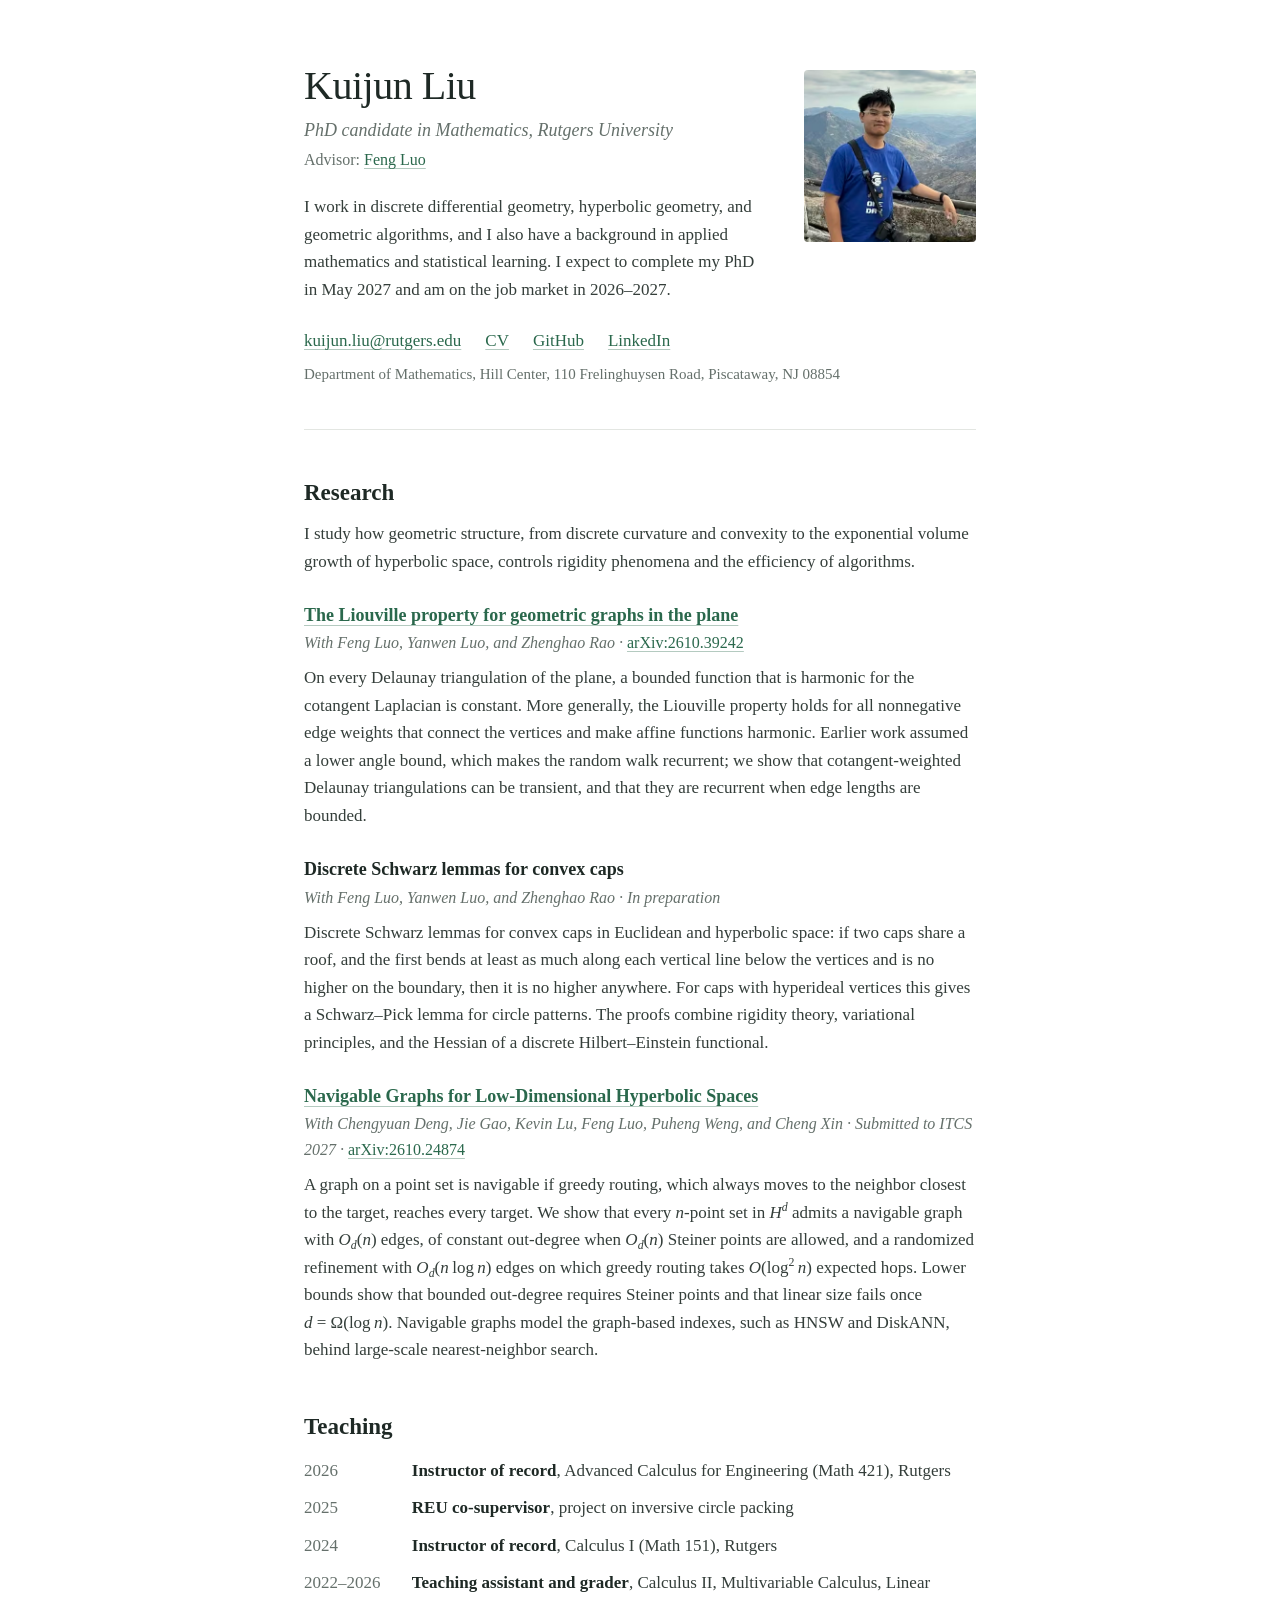
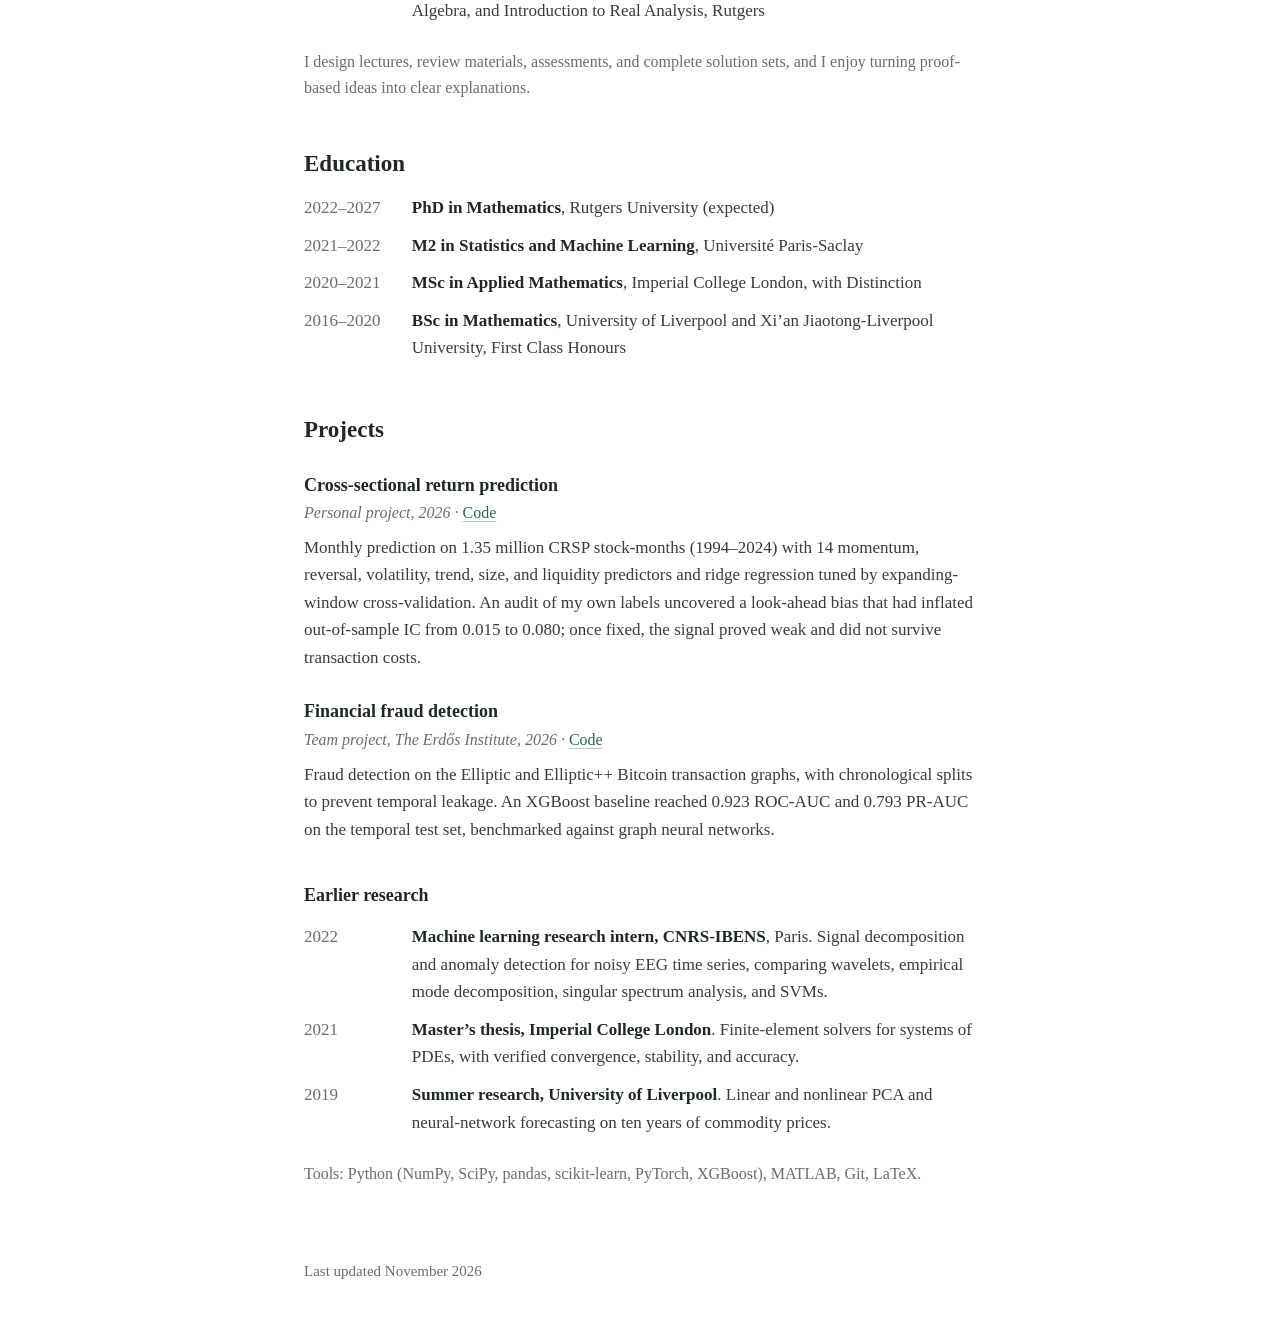
==== index.html @ 58a4765a "Add files via upload" ====
<!doctype html>
<!-- Single-file page: styles and portrait are embedded. Upload this file as index.html to the repository root. -->
<html lang="en">
<head>
  <meta charset="utf-8">
  <meta name="viewport" content="width=device-width, initial-scale=1">
  <title>Kuijun Liu | Mathematics, Rutgers University</title>
  <meta name="description" content="Kuijun Liu is a PhD candidate in mathematics at Rutgers University working in discrete differential geometry, hyperbolic geometry, and geometric algorithms.">
  <meta name="theme-color" content="#ffffff">
  <link rel="canonical" href="https://kuijunliu.github.io/">
  <link rel="icon" href="[data-uri]" type="image/svg+xml">
  <meta property="og:type" content="profile">
  <meta property="og:title" content="Kuijun Liu | Mathematics, Rutgers University">
  <meta property="og:description" content="PhD candidate in mathematics at Rutgers University: discrete differential geometry, hyperbolic geometry, and geometric algorithms.">
  <meta property="og:url" content="https://kuijunliu.github.io/">
  <meta name="twitter:card" content="summary">
  <script type="application/ld+json">{"@context":"https://schema.org","@type":"Person","name":"Kuijun Liu","url":"https://kuijunliu.github.io/","jobTitle":"PhD candidate in Mathematics","affiliation":{"@type":"CollegeOrUniversity","name":"Rutgers University"},"alumniOf":[{"@type":"CollegeOrUniversity","name":"Université Paris-Saclay"},{"@type":"CollegeOrUniversity","name":"Imperial College London"},{"@type":"CollegeOrUniversity","name":"University of Liverpool"},{"@type":"CollegeOrUniversity","name":"Xi’an Jiaotong-Liverpool University"}],"knowsAbout":["Discrete differential geometry","Hyperbolic geometry","Geometric algorithms","Nearest-neighbor search","Variational methods","Statistical learning"],"email":"mailto:kuijun.liu@rutgers.edu","sameAs":["https://github.com/KuijunLiu","https://www.linkedin.com/in/kuijun-liu-79505b190/"]}</script>
  <style>
/* One column, one typeface, one accent color. System fonts only: no external requests. */
:root{--paper:#fff;--ink:#1e2925;--text:#343e3a;--muted:#65706b;--accent:#2a684c;--line:#e3e6e2;--serif:"Iowan Old Style","Palatino Linotype",Palatino,"TeX Gyre Pagella","URW Palladio L",P052,"Book Antiqua",Georgia,serif}
*{box-sizing:border-box}
html{-webkit-text-size-adjust:100%}
body{margin:0;background:var(--paper);color:var(--text);font-family:var(--serif);font-size:17px;line-height:1.62;font-kerning:normal;font-variant-numeric:lining-nums;-webkit-font-smoothing:antialiased}
h1,h2,h3,p,ul{margin:0}
ul{padding:0;list-style:none}
img{display:block;max-width:100%}
a{color:var(--accent);text-decoration:underline;text-decoration-thickness:1px;text-underline-offset:.2em;text-decoration-color:rgba(42,104,76,.35)}
a:hover{text-decoration-color:currentColor}
a:focus-visible{outline:2px solid var(--accent);outline-offset:3px;border-radius:2px}
strong{font-weight:600;color:var(--ink)}
.wrap{max-width:720px;margin:0 auto;padding-inline:24px}

/* Header */
.intro{display:grid;grid-template-columns:minmax(0,1fr) 172px;column-gap:44px;align-items:start;padding-block:64px 44px;border-bottom:1px solid var(--line)}
h1{font-size:40px;line-height:1.1;font-weight:400;letter-spacing:-.012em;color:var(--ink)}
.role{margin-top:8px;font-size:18px;font-style:italic;color:var(--muted)}
.advisor{margin-top:2px;font-size:16px;color:var(--muted)}
.bio{margin-top:20px}
.contact{grid-column:1/-1;margin-top:24px}
.links{display:flex;flex-wrap:wrap;gap:4px 24px}
.address{margin-top:8px;font-size:15px;line-height:1.5;color:var(--muted)}
.photo{width:172px;height:172px;object-fit:cover;border-radius:4px;margin-top:6px}

/* Sections */
section{padding-top:48px}
h2{font-size:23px;line-height:1.3;font-weight:600;color:var(--ink)}
.lede{margin-top:12px}
.entry{margin-top:28px}
.entry h3{font-size:18px;line-height:1.4;font-weight:600;color:var(--ink)}
.meta{margin-top:2px;font-size:16px;font-style:italic;color:var(--muted)}
.meta a{font-style:normal}
.summary{margin-top:8px}
.subhead{margin-top:40px;font-size:18px;line-height:1.4;font-weight:600;color:var(--ink)}
.dated{margin-top:10px}
.dated li{display:grid;grid-template-columns:5.4em minmax(0,1fr);column-gap:16px;padding-block:5px}
.date{color:var(--muted);white-space:nowrap}
.note{margin-top:20px;font-size:16px;color:var(--muted)}
.math,.nowrap{white-space:nowrap}
sup,sub{font-size:.7em;line-height:0}
footer{padding-block:72px 44px;font-size:15px;color:var(--muted)}

@media(max-width:640px){
  body{font-size:16.5px}
  .intro{grid-template-columns:minmax(0,1fr);padding-block:36px 36px}
  .photo{order:-1;width:112px;height:112px;margin:0 0 22px}
  h1{font-size:34px}
  .role{font-size:17px}
  .dated li{display:block;padding-block:7px}
  .date{display:block;font-size:15px;line-height:1.5}
}
@media print{
  body{font-size:10.5pt;color:#000}
  .wrap{max-width:none;padding:0}
  .intro{padding-block:0 18px}
  section{padding-top:16px}
  .photo{width:120px;height:120px}
  .entry{margin-top:12px}
  .subhead{margin-top:18px}
  .dated li{padding-block:2px}
  a{color:inherit;text-decoration:none}
  h2,h3,.meta{break-after:avoid}
  .entry,.dated li{break-inside:avoid}
  footer{padding-block:14px 0}
}
  </style>
</head>
<body>
  <div class="wrap">
    <header class="intro">
      <div>
        <h1>Kuijun Liu</h1>
        <p class="role">PhD candidate in Mathematics, Rutgers University</p>
        <p class="advisor">Advisor: <a href="https://sites.math.rutgers.edu/~fluo/">Feng Luo</a></p>
        <p class="bio">I work in discrete differential geometry, hyperbolic geometry, and geometric algorithms, and I also have a background in applied mathematics and statistical learning. I expect to complete my PhD in May 2027 and am on the job market in 2026&#8211;2027.</p>
      </div>
      <img class="photo" src="[data-uri]" width="360" height="360" alt="Kuijun Liu" decoding="async">
      <div class="contact">
        <ul class="links">
          <li><a href="mailto:kuijun.liu@rutgers.edu">kuijun.liu@rutgers.edu</a></li>
          <li><a href="cv.pdf">CV</a></li>
          <li><a href="https://github.com/KuijunLiu">GitHub</a></li>
          <li><a href="https://www.linkedin.com/in/kuijun-liu-79505b190/">LinkedIn</a></li>
        </ul>
        <p class="address">Department of Mathematics, Hill Center, 110 Frelinghuysen Road, Piscataway, NJ 08854</p>
      </div>
    </header>

    <main>
    <section id="research" aria-labelledby="research-heading">
      <h2 id="research-heading">Research</h2>
      <p class="lede">I study how geometric structure, from discrete curvature and convexity to the exponential volume growth of hyperbolic space, controls rigidity phenomena and the efficiency of algorithms.</p>
      <article class="entry">
        <h3><a href="https://arxiv.org/abs/2610.39242">The Liouville property for geometric graphs in the plane</a></h3>
        <p class="meta">With Feng Luo, Yanwen Luo, and Zhenghao Rao · <a href="https://arxiv.org/abs/2610.39242">arXiv:2610.39242</a></p>
        <p class="summary">On every Delaunay triangulation of the plane, a bounded function that is harmonic for the cotangent Laplacian is constant. More generally, the Liouville property holds for all nonnegative edge weights that connect the vertices and make affine functions harmonic. Earlier work assumed a lower angle bound, which makes the random walk recurrent; we show that cotangent-weighted Delaunay triangulations can be transient, and that they are recurrent when edge lengths are bounded.</p>
      </article>
      <article class="entry">
        <h3>Discrete Schwarz lemmas for convex caps</h3>
        <p class="meta">With Feng Luo, Yanwen Luo, and Zhenghao Rao · In preparation</p>
        <p class="summary">Discrete Schwarz lemmas for convex caps in Euclidean and hyperbolic space: if two caps share a roof, and the first bends at least as much along each vertical line below the vertices and is no higher on the boundary, then it is no higher anywhere. For caps with hyperideal vertices this gives a Schwarz&#8211;Pick lemma for circle patterns. The proofs combine rigidity theory, variational principles, and the Hessian of a discrete Hilbert&#8211;Einstein functional.</p>
      </article>
      <article class="entry">
        <h3><a href="https://arxiv.org/abs/2610.24874">Navigable Graphs for Low-Dimensional Hyperbolic Spaces</a></h3>
        <p class="meta">With Chengyuan Deng, Jie Gao, Kevin Lu, Feng Luo, Puheng Weng, and Cheng Xin · Submitted to ITCS 2027 · <a href="https://arxiv.org/abs/2610.24874">arXiv:2610.24874</a></p>
        <p class="summary">A graph on a point set is navigable if greedy routing, which always moves to the neighbor closest to the target, reaches every target. We show that every <span class="math"><i>n</i></span>-point set in <span class="math"><i>H</i><sup><i>d</i></sup></span> admits a navigable graph with <span class="math"><i>O<sub>d</sub></i>(<i>n</i>)</span> edges, of constant out-degree when <span class="math"><i>O<sub>d</sub></i>(<i>n</i>)</span> Steiner points are allowed, and a randomized refinement with <span class="math"><i>O<sub>d</sub></i>(<i>n</i>&#8201;log&#8201;<i>n</i>)</span> edges on which greedy routing takes <span class="math"><i>O</i>(log<sup>2</sup>&#8201;<i>n</i>)</span> expected hops. Lower bounds show that bounded out-degree requires Steiner points and that linear size fails once <span class="math"><i>d</i> = &#937;(log&#8201;<i>n</i>)</span>. Navigable graphs model the graph-based indexes, such as HNSW and DiskANN, behind large-scale nearest-neighbor search.</p>
      </article>
    </section>

    <section id="teaching" aria-labelledby="teaching-heading">
      <h2 id="teaching-heading">Teaching</h2>
      <ul class="dated">
        <li><span class="date">2026</span><span><strong>Instructor of record</strong>, Advanced Calculus for Engineering (Math 421), Rutgers</span></li>
        <li><span class="date">2025</span><span><strong>REU co-supervisor</strong>, project on inversive circle packing</span></li>
        <li><span class="date">2024</span><span><strong>Instructor of record</strong>, Calculus I (Math 151), Rutgers</span></li>
        <li><span class="date">2022–2026</span><span><strong>Teaching assistant and grader</strong>, Calculus II, Multivariable Calculus, Linear Algebra, and Introduction to Real Analysis, Rutgers</span></li>
      </ul>
      <p class="note">I design lectures, review materials, assessments, and complete solution sets, and I enjoy turning proof-based ideas into clear explanations.</p>
    </section>

    <section id="education" aria-labelledby="education-heading">
      <h2 id="education-heading">Education</h2>
      <ul class="dated">
        <li><span class="date">2022–2027</span><span><strong>PhD in Mathematics</strong>, Rutgers University (expected)</span></li>
        <li><span class="date">2021–2022</span><span><strong>M2 in Statistics and Machine Learning</strong>, Université Paris-Saclay</span></li>
        <li><span class="date">2020–2021</span><span><strong>MSc in Applied Mathematics</strong>, Imperial College London, with Distinction</span></li>
        <li><span class="date">2016–2020</span><span><strong>BSc in Mathematics</strong>, University of Liverpool and Xi’an Jiaotong-Liverpool University, First Class Honours</span></li>
      </ul>
    </section>

    <section id="projects" aria-labelledby="projects-heading">
      <h2 id="projects-heading">Projects</h2>
      <article class="entry">
        <h3>Cross-sectional return prediction</h3>
        <p class="meta">Personal project, 2026 · <a href="https://github.com/KuijunLiu/Quant_trading_model">Code</a></p>
        <p class="summary">Monthly prediction on 1.35 million CRSP stock-months (1994–2024) with 14 momentum, reversal, volatility, trend, size, and liquidity predictors and ridge regression tuned by expanding-window cross-validation. An audit of my own labels uncovered a look-ahead bias that had inflated out-of-sample IC from 0.015 to 0.080; once fixed, the signal proved weak and did not survive transaction costs.</p>
      </article>
      <article class="entry">
        <h3>Financial fraud detection</h3>
        <p class="meta">Team project, The Erdős Institute, 2026 · <a href="https://github.com/Erdos-Projects/spring-2026-financial-fraud-detection">Code</a></p>
        <p class="summary">Fraud detection on the Elliptic and Elliptic++ Bitcoin transaction graphs, with chronological splits to prevent temporal leakage. An XGBoost baseline reached 0.923 ROC-AUC and 0.793 PR-AUC on the temporal test set, benchmarked against graph neural networks.</p>
      </article>

      <h3 class="subhead">Earlier research</h3>
      <ul class="dated">
        <li><span class="date">2022</span><span><strong>Machine learning research intern, <span class="nowrap">CNRS-IBENS</span></strong>, Paris. Signal decomposition and anomaly detection for noisy EEG time series, comparing wavelets, empirical mode decomposition, singular spectrum analysis, and SVMs.</span></li>
        <li><span class="date">2021</span><span><strong>Master’s thesis, Imperial College London</strong>. Finite-element solvers for systems of PDEs, with verified convergence, stability, and accuracy.</span></li>
        <li><span class="date">2019</span><span><strong>Summer research, University of Liverpool</strong>. Linear and nonlinear PCA and neural-network forecasting on ten years of commodity prices.</span></li>
      </ul>
      <p class="note">Tools: Python (NumPy, SciPy, pandas, scikit-learn, PyTorch, XGBoost), MATLAB, Git, LaTeX.</p>
    </section>
    </main>

    <footer>Last updated November 2026</footer>
  </div>
</body>
</html>
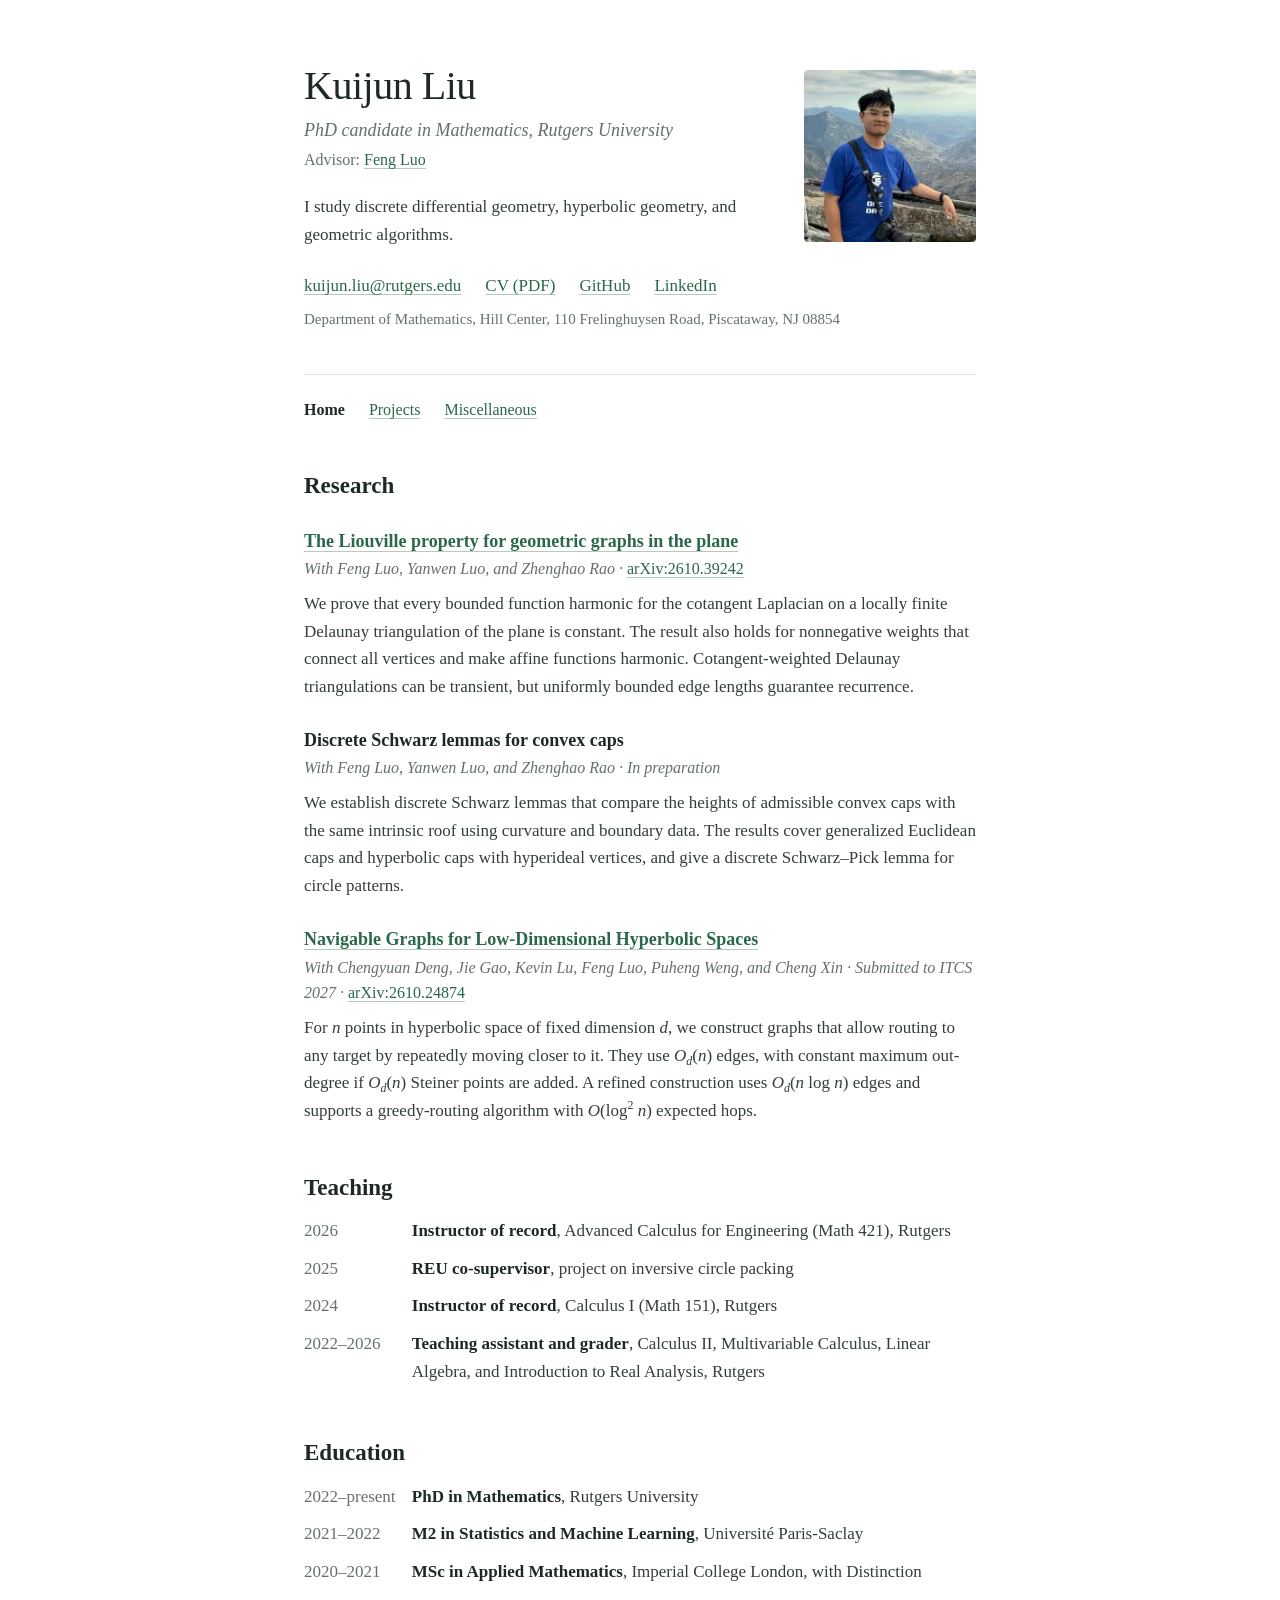
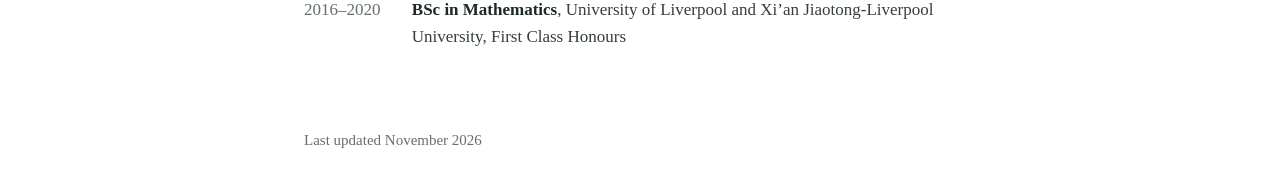
==== commit 0c11b619: "Add files via upload" ====
--- a/index.html
+++ b/index.html
@@ -1,5 +1,4 @@
 <!doctype html>
-<!-- Single-file page: styles and portrait are embedded. Upload this file as index.html to the repository root. -->
 <html lang="en">
 <head>
   <meta charset="utf-8">
@@ -15,89 +14,23 @@
   <meta property="og:url" content="https://kuijunliu.github.io/">
   <meta name="twitter:card" content="summary">
   <script type="application/ld+json">{"@context":"https://schema.org","@type":"Person","name":"Kuijun Liu","url":"https://kuijunliu.github.io/","jobTitle":"PhD candidate in Mathematics","affiliation":{"@type":"CollegeOrUniversity","name":"Rutgers University"},"alumniOf":[{"@type":"CollegeOrUniversity","name":"Université Paris-Saclay"},{"@type":"CollegeOrUniversity","name":"Imperial College London"},{"@type":"CollegeOrUniversity","name":"University of Liverpool"},{"@type":"CollegeOrUniversity","name":"Xi’an Jiaotong-Liverpool University"}],"knowsAbout":["Discrete differential geometry","Hyperbolic geometry","Geometric algorithms","Nearest-neighbor search","Variational methods","Statistical learning"],"email":"mailto:kuijun.liu@rutgers.edu","sameAs":["https://github.com/KuijunLiu","https://www.linkedin.com/in/kuijun-liu-79505b190/"]}</script>
-  <style>
-/* One column, one typeface, one accent color. System fonts only: no external requests. */
-:root{--paper:#fff;--ink:#1e2925;--text:#343e3a;--muted:#65706b;--accent:#2a684c;--line:#e3e6e2;--serif:"Iowan Old Style","Palatino Linotype",Palatino,"TeX Gyre Pagella","URW Palladio L",P052,"Book Antiqua",Georgia,serif}
-*{box-sizing:border-box}
-html{-webkit-text-size-adjust:100%}
-body{margin:0;background:var(--paper);color:var(--text);font-family:var(--serif);font-size:17px;line-height:1.62;font-kerning:normal;font-variant-numeric:lining-nums;-webkit-font-smoothing:antialiased}
-h1,h2,h3,p,ul{margin:0}
-ul{padding:0;list-style:none}
-img{display:block;max-width:100%}
-a{color:var(--accent);text-decoration:underline;text-decoration-thickness:1px;text-underline-offset:.2em;text-decoration-color:rgba(42,104,76,.35)}
-a:hover{text-decoration-color:currentColor}
-a:focus-visible{outline:2px solid var(--accent);outline-offset:3px;border-radius:2px}
-strong{font-weight:600;color:var(--ink)}
-.wrap{max-width:720px;margin:0 auto;padding-inline:24px}
-
-/* Header */
-.intro{display:grid;grid-template-columns:minmax(0,1fr) 172px;column-gap:44px;align-items:start;padding-block:64px 44px;border-bottom:1px solid var(--line)}
-h1{font-size:40px;line-height:1.1;font-weight:400;letter-spacing:-.012em;color:var(--ink)}
-.role{margin-top:8px;font-size:18px;font-style:italic;color:var(--muted)}
-.advisor{margin-top:2px;font-size:16px;color:var(--muted)}
-.bio{margin-top:20px}
-.contact{grid-column:1/-1;margin-top:24px}
-.links{display:flex;flex-wrap:wrap;gap:4px 24px}
-.address{margin-top:8px;font-size:15px;line-height:1.5;color:var(--muted)}
-.photo{width:172px;height:172px;object-fit:cover;border-radius:4px;margin-top:6px}
-
-/* Sections */
-section{padding-top:48px}
-h2{font-size:23px;line-height:1.3;font-weight:600;color:var(--ink)}
-.lede{margin-top:12px}
-.entry{margin-top:28px}
-.entry h3{font-size:18px;line-height:1.4;font-weight:600;color:var(--ink)}
-.meta{margin-top:2px;font-size:16px;font-style:italic;color:var(--muted)}
-.meta a{font-style:normal}
-.summary{margin-top:8px}
-.subhead{margin-top:40px;font-size:18px;line-height:1.4;font-weight:600;color:var(--ink)}
-.dated{margin-top:10px}
-.dated li{display:grid;grid-template-columns:5.4em minmax(0,1fr);column-gap:16px;padding-block:5px}
-.date{color:var(--muted);white-space:nowrap}
-.note{margin-top:20px;font-size:16px;color:var(--muted)}
-.math,.nowrap{white-space:nowrap}
-sup,sub{font-size:.7em;line-height:0}
-footer{padding-block:72px 44px;font-size:15px;color:var(--muted)}
-
-@media(max-width:640px){
-  body{font-size:16.5px}
-  .intro{grid-template-columns:minmax(0,1fr);padding-block:36px 36px}
-  .photo{order:-1;width:112px;height:112px;margin:0 0 22px}
-  h1{font-size:34px}
-  .role{font-size:17px}
-  .dated li{display:block;padding-block:7px}
-  .date{display:block;font-size:15px;line-height:1.5}
-}
-@media print{
-  body{font-size:10.5pt;color:#000}
-  .wrap{max-width:none;padding:0}
-  .intro{padding-block:0 18px}
-  section{padding-top:16px}
-  .photo{width:120px;height:120px}
-  .entry{margin-top:12px}
-  .subhead{margin-top:18px}
-  .dated li{padding-block:2px}
-  a{color:inherit;text-decoration:none}
-  h2,h3,.meta{break-after:avoid}
-  .entry,.dated li{break-inside:avoid}
-  footer{padding-block:14px 0}
-}
-  </style>
+  <link rel="stylesheet" href="styles.css">
 </head>
 <body>
+  <a class="skip-link" href="#main">Skip to content</a>
   <div class="wrap">
     <header class="intro">
       <div>
         <h1>Kuijun Liu</h1>
         <p class="role">PhD candidate in Mathematics, Rutgers University</p>
         <p class="advisor">Advisor: <a href="https://sites.math.rutgers.edu/~fluo/">Feng Luo</a></p>
-        <p class="bio">I work in discrete differential geometry, hyperbolic geometry, and geometric algorithms, and I also have a background in applied mathematics and statistical learning. I expect to complete my PhD in May 2027 and am on the job market in 2026&#8211;2027.</p>
+        <p class="bio">I study discrete differential geometry, hyperbolic geometry, and geometric algorithms.</p>
       </div>
       <img class="photo" src="[data-uri]" width="360" height="360" alt="Kuijun Liu" decoding="async">
       <div class="contact">
         <ul class="links">
           <li><a href="mailto:kuijun.liu@rutgers.edu">kuijun.liu@rutgers.edu</a></li>
-          <li><a href="cv.pdf">CV</a></li>
+          <li><a href="cv.pdf">CV (PDF)</a></li>
           <li><a href="https://github.com/KuijunLiu">GitHub</a></li>
           <li><a href="https://www.linkedin.com/in/kuijun-liu-79505b190/">LinkedIn</a></li>
         </ul>
@@ -105,24 +38,31 @@
       </div>
     </header>
 
-    <main>
+    <nav class="site-nav" aria-label="Main navigation">
+      <ul>
+        <li><a href="index.html" aria-current="page">Home</a></li>
+        <li><a href="projects.html">Projects</a></li>
+        <li><a href="miscellaneous.html">Miscellaneous</a></li>
+      </ul>
+    </nav>
+
+    <main id="main">
     <section id="research" aria-labelledby="research-heading">
       <h2 id="research-heading">Research</h2>
-      <p class="lede">I study how geometric structure, from discrete curvature and convexity to the exponential volume growth of hyperbolic space, controls rigidity phenomena and the efficiency of algorithms.</p>
       <article class="entry">
         <h3><a href="https://arxiv.org/abs/2610.39242">The Liouville property for geometric graphs in the plane</a></h3>
         <p class="meta">With Feng Luo, Yanwen Luo, and Zhenghao Rao · <a href="https://arxiv.org/abs/2610.39242">arXiv:2610.39242</a></p>
-        <p class="summary">On every Delaunay triangulation of the plane, a bounded function that is harmonic for the cotangent Laplacian is constant. More generally, the Liouville property holds for all nonnegative edge weights that connect the vertices and make affine functions harmonic. Earlier work assumed a lower angle bound, which makes the random walk recurrent; we show that cotangent-weighted Delaunay triangulations can be transient, and that they are recurrent when edge lengths are bounded.</p>
+        <p class="summary">We prove that every bounded function harmonic for the cotangent Laplacian on a locally finite Delaunay triangulation of the plane is constant. The result also holds for nonnegative weights that connect all vertices and make affine functions harmonic. Cotangent-weighted Delaunay triangulations can be transient, but uniformly bounded edge lengths guarantee recurrence.</p>
       </article>
       <article class="entry">
         <h3>Discrete Schwarz lemmas for convex caps</h3>
         <p class="meta">With Feng Luo, Yanwen Luo, and Zhenghao Rao · In preparation</p>
-        <p class="summary">Discrete Schwarz lemmas for convex caps in Euclidean and hyperbolic space: if two caps share a roof, and the first bends at least as much along each vertical line below the vertices and is no higher on the boundary, then it is no higher anywhere. For caps with hyperideal vertices this gives a Schwarz&#8211;Pick lemma for circle patterns. The proofs combine rigidity theory, variational principles, and the Hessian of a discrete Hilbert&#8211;Einstein functional.</p>
+        <p class="summary">We establish discrete Schwarz lemmas that compare the heights of admissible convex caps with the same intrinsic roof using curvature and boundary data. The results cover generalized Euclidean caps and hyperbolic caps with hyperideal vertices, and give a discrete Schwarz–Pick lemma for circle patterns.</p>
       </article>
       <article class="entry">
         <h3><a href="https://arxiv.org/abs/2610.24874">Navigable Graphs for Low-Dimensional Hyperbolic Spaces</a></h3>
         <p class="meta">With Chengyuan Deng, Jie Gao, Kevin Lu, Feng Luo, Puheng Weng, and Cheng Xin · Submitted to ITCS 2027 · <a href="https://arxiv.org/abs/2610.24874">arXiv:2610.24874</a></p>
-        <p class="summary">A graph on a point set is navigable if greedy routing, which always moves to the neighbor closest to the target, reaches every target. We show that every <span class="math"><i>n</i></span>-point set in <span class="math"><i>H</i><sup><i>d</i></sup></span> admits a navigable graph with <span class="math"><i>O<sub>d</sub></i>(<i>n</i>)</span> edges, of constant out-degree when <span class="math"><i>O<sub>d</sub></i>(<i>n</i>)</span> Steiner points are allowed, and a randomized refinement with <span class="math"><i>O<sub>d</sub></i>(<i>n</i>&#8201;log&#8201;<i>n</i>)</span> edges on which greedy routing takes <span class="math"><i>O</i>(log<sup>2</sup>&#8201;<i>n</i>)</span> expected hops. Lower bounds show that bounded out-degree requires Steiner points and that linear size fails once <span class="math"><i>d</i> = &#937;(log&#8201;<i>n</i>)</span>. Navigable graphs model the graph-based indexes, such as HNSW and DiskANN, behind large-scale nearest-neighbor search.</p>
+        <p class="summary">For <i>n</i> points in hyperbolic space of fixed dimension <i>d</i>, we construct graphs that allow routing to any target by repeatedly moving closer to it. They use <span class="math"><i>O<sub>d</sub></i>(<i>n</i>)</span> edges, with constant maximum out-degree if <span class="math"><i>O<sub>d</sub></i>(<i>n</i>)</span> Steiner points are added. A refined construction uses <span class="math"><i>O<sub>d</sub></i>(<i>n</i> log <i>n</i>)</span> edges and supports a greedy-routing algorithm with <span class="math"><i>O</i>(log<sup>2</sup> <i>n</i>)</span> expected hops.</p>
       </article>
     </section>
 
@@ -134,40 +74,18 @@
         <li><span class="date">2024</span><span><strong>Instructor of record</strong>, Calculus I (Math 151), Rutgers</span></li>
         <li><span class="date">2022–2026</span><span><strong>Teaching assistant and grader</strong>, Calculus II, Multivariable Calculus, Linear Algebra, and Introduction to Real Analysis, Rutgers</span></li>
       </ul>
-      <p class="note">I design lectures, review materials, assessments, and complete solution sets, and I enjoy turning proof-based ideas into clear explanations.</p>
     </section>
 
     <section id="education" aria-labelledby="education-heading">
       <h2 id="education-heading">Education</h2>
       <ul class="dated">
-        <li><span class="date">2022–2027</span><span><strong>PhD in Mathematics</strong>, Rutgers University (expected)</span></li>
+        <li><span class="date">2022–present</span><span><strong>PhD in Mathematics</strong>, Rutgers University</span></li>
         <li><span class="date">2021–2022</span><span><strong>M2 in Statistics and Machine Learning</strong>, Université Paris-Saclay</span></li>
         <li><span class="date">2020–2021</span><span><strong>MSc in Applied Mathematics</strong>, Imperial College London, with Distinction</span></li>
         <li><span class="date">2016–2020</span><span><strong>BSc in Mathematics</strong>, University of Liverpool and Xi’an Jiaotong-Liverpool University, First Class Honours</span></li>
       </ul>
     </section>
 
-    <section id="projects" aria-labelledby="projects-heading">
-      <h2 id="projects-heading">Projects</h2>
-      <article class="entry">
-        <h3>Cross-sectional return prediction</h3>
-        <p class="meta">Personal project, 2026 · <a href="https://github.com/KuijunLiu/Quant_trading_model">Code</a></p>
-        <p class="summary">Monthly prediction on 1.35 million CRSP stock-months (1994–2024) with 14 momentum, reversal, volatility, trend, size, and liquidity predictors and ridge regression tuned by expanding-window cross-validation. An audit of my own labels uncovered a look-ahead bias that had inflated out-of-sample IC from 0.015 to 0.080; once fixed, the signal proved weak and did not survive transaction costs.</p>
-      </article>
-      <article class="entry">
-        <h3>Financial fraud detection</h3>
-        <p class="meta">Team project, The Erdős Institute, 2026 · <a href="https://github.com/Erdos-Projects/spring-2026-financial-fraud-detection">Code</a></p>
-        <p class="summary">Fraud detection on the Elliptic and Elliptic++ Bitcoin transaction graphs, with chronological splits to prevent temporal leakage. An XGBoost baseline reached 0.923 ROC-AUC and 0.793 PR-AUC on the temporal test set, benchmarked against graph neural networks.</p>
-      </article>
-
-      <h3 class="subhead">Earlier research</h3>
-      <ul class="dated">
-        <li><span class="date">2022</span><span><strong>Machine learning research intern, <span class="nowrap">CNRS-IBENS</span></strong>, Paris. Signal decomposition and anomaly detection for noisy EEG time series, comparing wavelets, empirical mode decomposition, singular spectrum analysis, and SVMs.</span></li>
-        <li><span class="date">2021</span><span><strong>Master’s thesis, Imperial College London</strong>. Finite-element solvers for systems of PDEs, with verified convergence, stability, and accuracy.</span></li>
-        <li><span class="date">2019</span><span><strong>Summer research, University of Liverpool</strong>. Linear and nonlinear PCA and neural-network forecasting on ten years of commodity prices.</span></li>
-      </ul>
-      <p class="note">Tools: Python (NumPy, SciPy, pandas, scikit-learn, PyTorch, XGBoost), MATLAB, Git, LaTeX.</p>
-    </section>
     </main>
 
     <footer>Last updated November 2026</footer>
--- a/styles.css
+++ b/styles.css
@@ -0,0 +1,87 @@
+/* One column, one typeface, one accent color. System fonts only: no external requests. */
+:root{--paper:#fff;--ink:#1e2925;--text:#343e3a;--muted:#65706b;--accent:#2a684c;--line:#e3e6e2;--serif:"Iowan Old Style","Palatino Linotype",Palatino,"TeX Gyre Pagella","URW Palladio L",P052,"Book Antiqua",Georgia,serif}
+*{box-sizing:border-box}
+html{-webkit-text-size-adjust:100%}
+body{margin:0;background:var(--paper);color:var(--text);font-family:var(--serif);font-size:17px;line-height:1.62;font-kerning:normal;font-variant-numeric:lining-nums;-webkit-font-smoothing:antialiased}
+h1,h2,h3,p,ul{margin:0}
+ul{padding:0;list-style:none}
+img{display:block;max-width:100%}
+a{color:var(--accent);text-decoration:underline;text-decoration-thickness:1px;text-underline-offset:.2em;text-decoration-color:rgba(42,104,76,.35)}
+a:hover{text-decoration-color:currentColor}
+a:focus-visible{outline:2px solid var(--accent);outline-offset:3px;border-radius:2px}
+strong{font-weight:600;color:var(--ink)}
+.wrap{max-width:720px;margin:0 auto;padding-inline:24px}
+
+/* Header */
+.intro{display:grid;grid-template-columns:minmax(0,1fr) 172px;column-gap:44px;align-items:start;padding-block:64px 44px;border-bottom:1px solid var(--line)}
+h1{font-size:40px;line-height:1.1;font-weight:400;letter-spacing:-.012em;color:var(--ink)}
+.role{margin-top:8px;font-size:18px;font-style:italic;color:var(--muted)}
+.advisor{margin-top:2px;font-size:16px;color:var(--muted)}
+.bio{margin-top:20px}
+.contact{grid-column:1/-1;margin-top:24px}
+.links{display:flex;flex-wrap:wrap;gap:4px 24px}
+.address{margin-top:8px;font-size:15px;line-height:1.5;color:var(--muted)}
+.photo{width:172px;height:172px;object-fit:cover;border-radius:4px;margin-top:6px}
+
+/* Sections */
+section{padding-top:48px}
+h2{font-size:23px;line-height:1.3;font-weight:600;color:var(--ink)}
+.lede{margin-top:12px}
+.entry{margin-top:28px}
+.entry h3{font-size:18px;line-height:1.4;font-weight:600;color:var(--ink)}
+.meta{margin-top:2px;font-size:16px;font-style:italic;color:var(--muted)}
+.meta a{font-style:normal}
+.summary{margin-top:8px}
+.subhead{margin-top:40px;font-size:18px;line-height:1.4;font-weight:600;color:var(--ink)}
+.dated{margin-top:10px}
+.dated li{display:grid;grid-template-columns:5.4em minmax(0,1fr);column-gap:16px;padding-block:5px}
+.date{color:var(--muted);white-space:nowrap}
+.note{margin-top:20px;font-size:16px;color:var(--muted)}
+.math,.nowrap{white-space:nowrap}
+sup,sub{font-size:.7em;line-height:0}
+footer{padding-block:72px 44px;font-size:15px;color:var(--muted)}
+
+@media(max-width:640px){
+  body{font-size:16.5px}
+  .intro{grid-template-columns:minmax(0,1fr);padding-block:36px 36px}
+  .photo{order:-1;width:112px;height:112px;margin:0 0 22px}
+  h1{font-size:34px}
+  .role{font-size:17px}
+  .dated li{display:block;padding-block:7px}
+  .date{display:block;font-size:15px;line-height:1.5}
+}
+@media print{
+  body{font-size:10.5pt;color:#000}
+  .wrap{max-width:none;padding:0}
+  .intro{padding-block:0 18px}
+  section{padding-top:16px}
+  .photo{width:120px;height:120px}
+  .entry{margin-top:12px}
+  .subhead{margin-top:18px}
+  .dated li{padding-block:2px}
+  a{color:inherit;text-decoration:none}
+  h2,h3,.meta{break-after:avoid}
+  .entry,.dated li{break-inside:avoid}
+  footer{padding-block:14px 0}
+}
+
+/* Shared navigation and secondary pages. */
+.site-nav{padding-top:22px;font-size:16px}
+.site-nav ul{display:flex;flex-wrap:wrap;gap:8px 24px}
+.site-nav [aria-current="page"]{color:var(--ink);font-weight:600;text-decoration:none}
+.skip-link{position:absolute;left:24px;top:-80px;background:var(--paper);padding:8px 12px;z-index:1}
+.skip-link:focus{top:8px}
+.masthead{padding-block:48px 24px;border-bottom:1px solid var(--line)}
+.site-name{font-size:22px;line-height:1.3}
+.site-name a{color:var(--ink);text-decoration:none}
+.page-title{padding-top:40px;font-size:32px}
+.page-entry{margin-top:32px}
+.page-entry h2,.page-entry h3{font-size:20px;line-height:1.3;font-weight:600;color:var(--ink)}
+.quiet-page{min-height:260px}
+@media(max-width:640px){
+  .masthead{padding-top:32px}
+  .site-nav ul{gap:8px 20px}
+  .page-title{font-size:29px}
+}
+@media print{.site-nav,.skip-link{display:none}.masthead{padding-top:0}.page-title{padding-top:20px}}
+
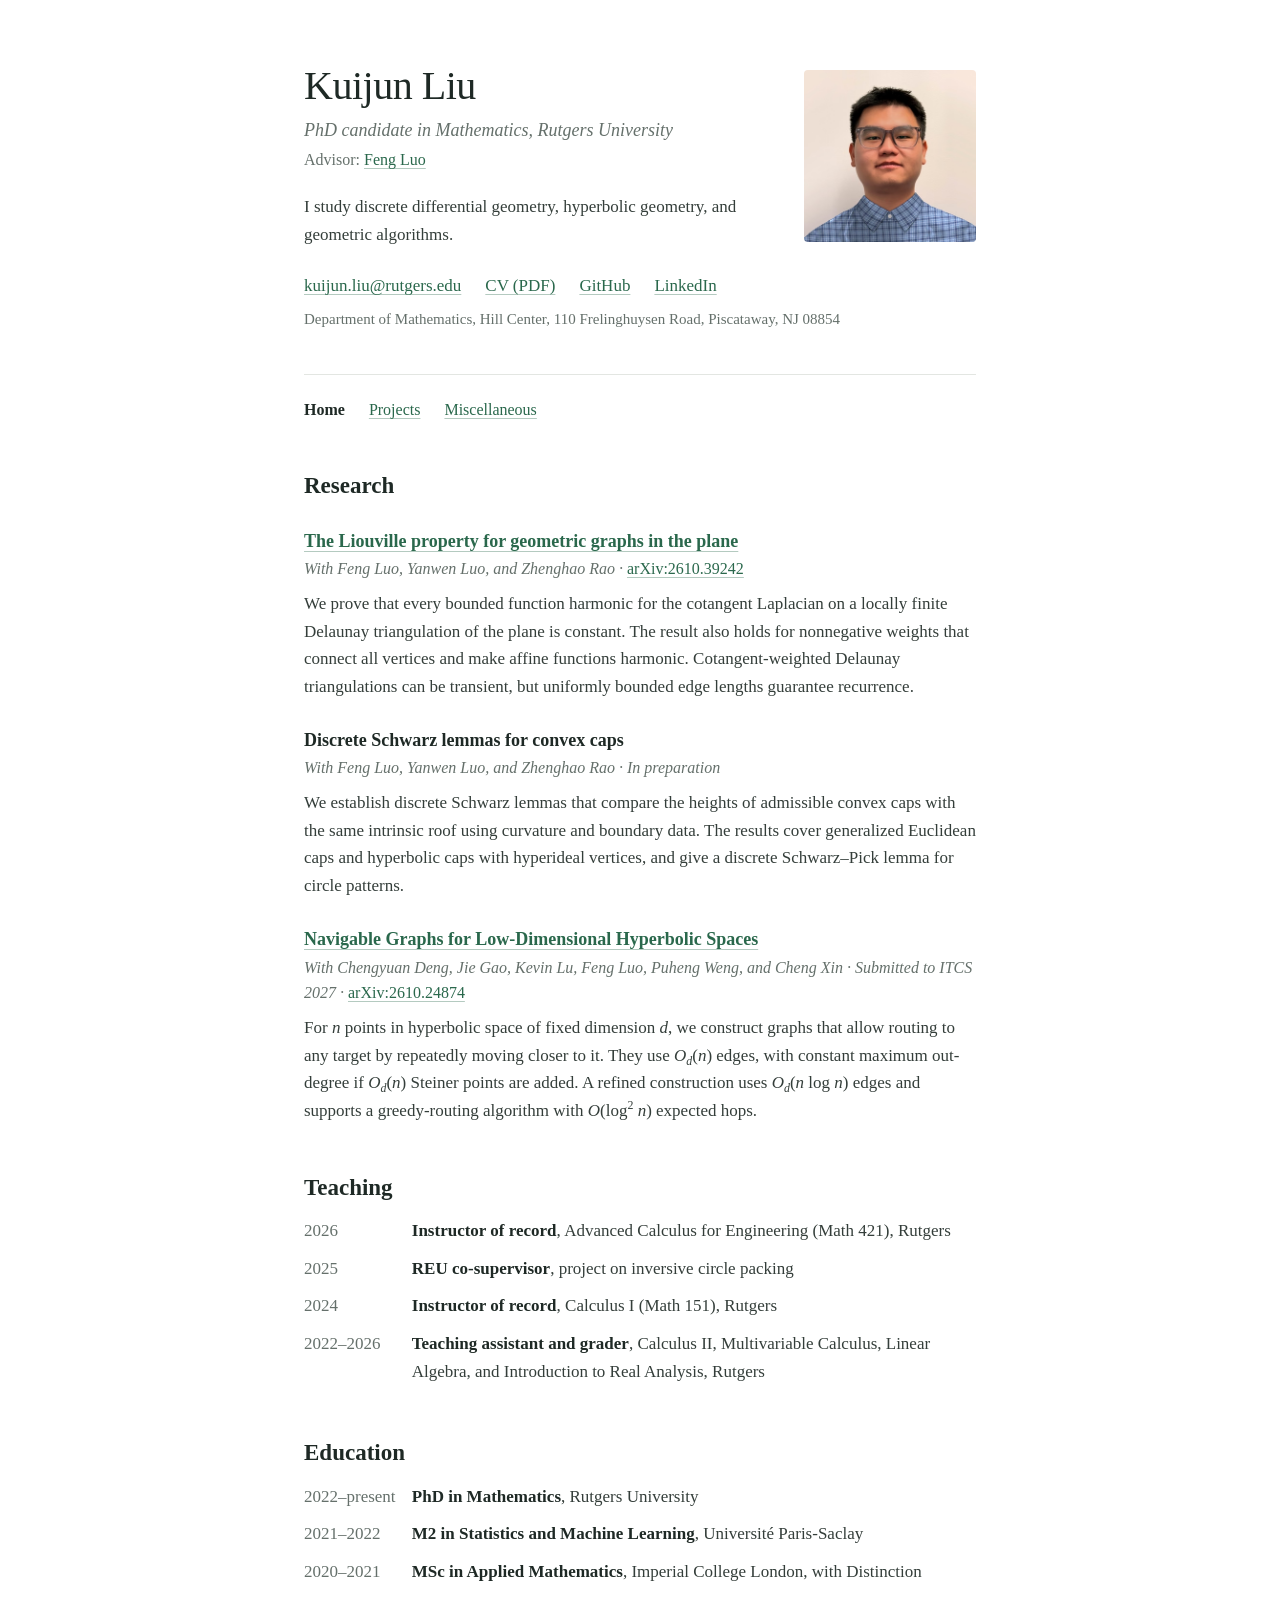
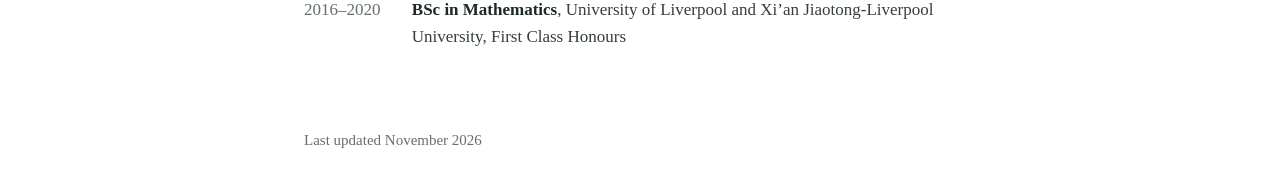
==== commit fb6f4d05: "Update profile photo Replace the embedded profile photo on the home page with the new headshot (same" ====
--- a/index.html
+++ b/index.html
@@ -26,7 +26,7 @@
         <p class="advisor">Advisor: <a href="https://sites.math.rutgers.edu/~fluo/">Feng Luo</a></p>
         <p class="bio">I study discrete differential geometry, hyperbolic geometry, and geometric algorithms.</p>
       </div>
-      <img class="photo" src="[data-uri]" width="360" height="360" alt="Kuijun Liu" decoding="async">
+      <img class="photo" src="[data-uri]" width="360" height="360" alt="Kuijun Liu" decoding="async">
       <div class="contact">
         <ul class="links">
           <li><a href="mailto:kuijun.liu@rutgers.edu">kuijun.liu@rutgers.edu</a></li>
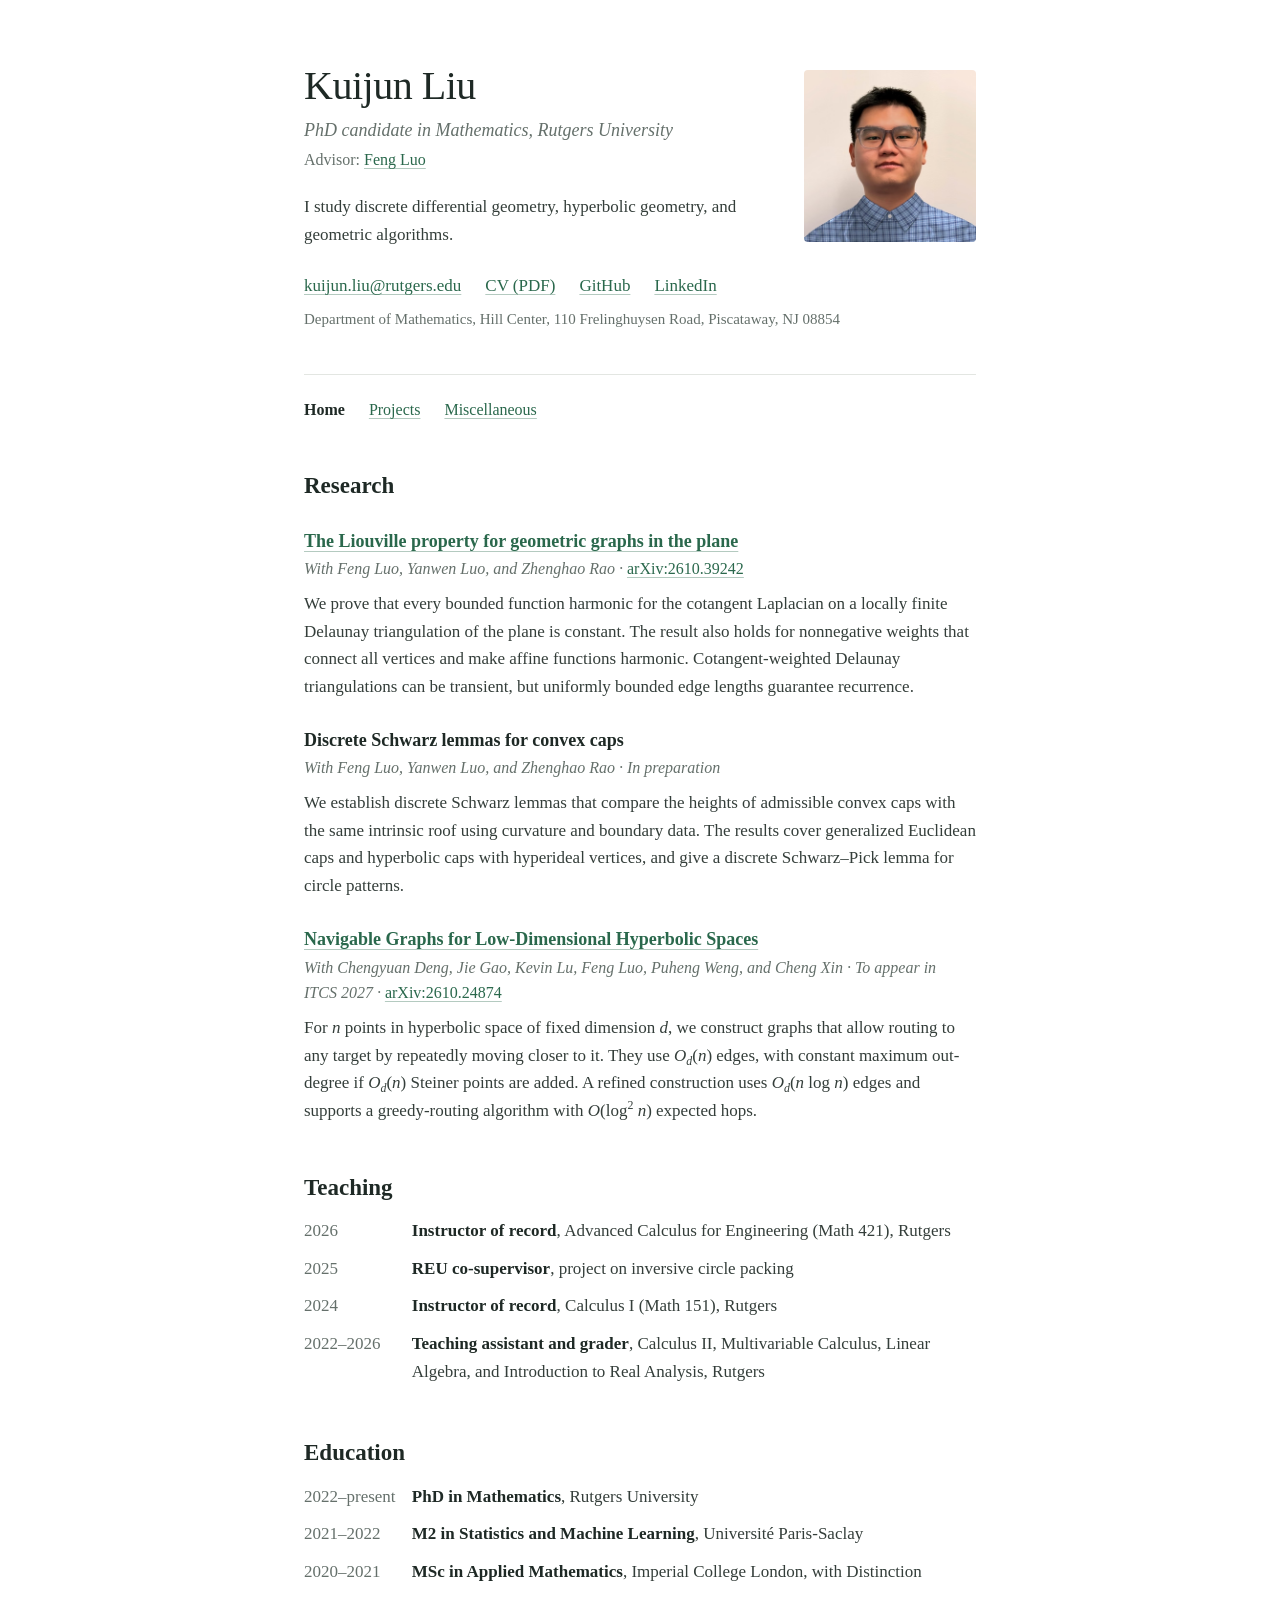
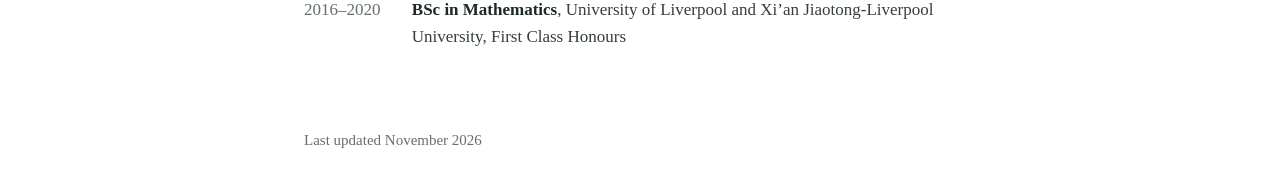
==== commit e60ec5e5: "Mark navigable graphs paper as to appear in ITCS 2027 Co-Authored-By: Claude Fable 5.2 <noreply@anth" ====
--- a/index.html
+++ b/index.html
@@ -61,7 +61,7 @@
       </article>
       <article class="entry">
         <h3><a href="https://arxiv.org/abs/2610.24874">Navigable Graphs for Low-Dimensional Hyperbolic Spaces</a></h3>
-        <p class="meta">With Chengyuan Deng, Jie Gao, Kevin Lu, Feng Luo, Puheng Weng, and Cheng Xin · Submitted to ITCS 2027 · <a href="https://arxiv.org/abs/2610.24874">arXiv:2610.24874</a></p>
+        <p class="meta">With Chengyuan Deng, Jie Gao, Kevin Lu, Feng Luo, Puheng Weng, and Cheng Xin · To appear in <span class="nowrap">ITCS 2027</span> · <a href="https://arxiv.org/abs/2610.24874">arXiv:2610.24874</a></p>
         <p class="summary">For <i>n</i> points in hyperbolic space of fixed dimension <i>d</i>, we construct graphs that allow routing to any target by repeatedly moving closer to it. They use <span class="math"><i>O<sub>d</sub></i>(<i>n</i>)</span> edges, with constant maximum out-degree if <span class="math"><i>O<sub>d</sub></i>(<i>n</i>)</span> Steiner points are added. A refined construction uses <span class="math"><i>O<sub>d</sub></i>(<i>n</i> log <i>n</i>)</span> edges and supports a greedy-routing algorithm with <span class="math"><i>O</i>(log<sup>2</sup> <i>n</i>)</span> expected hops.</p>
       </article>
     </section>
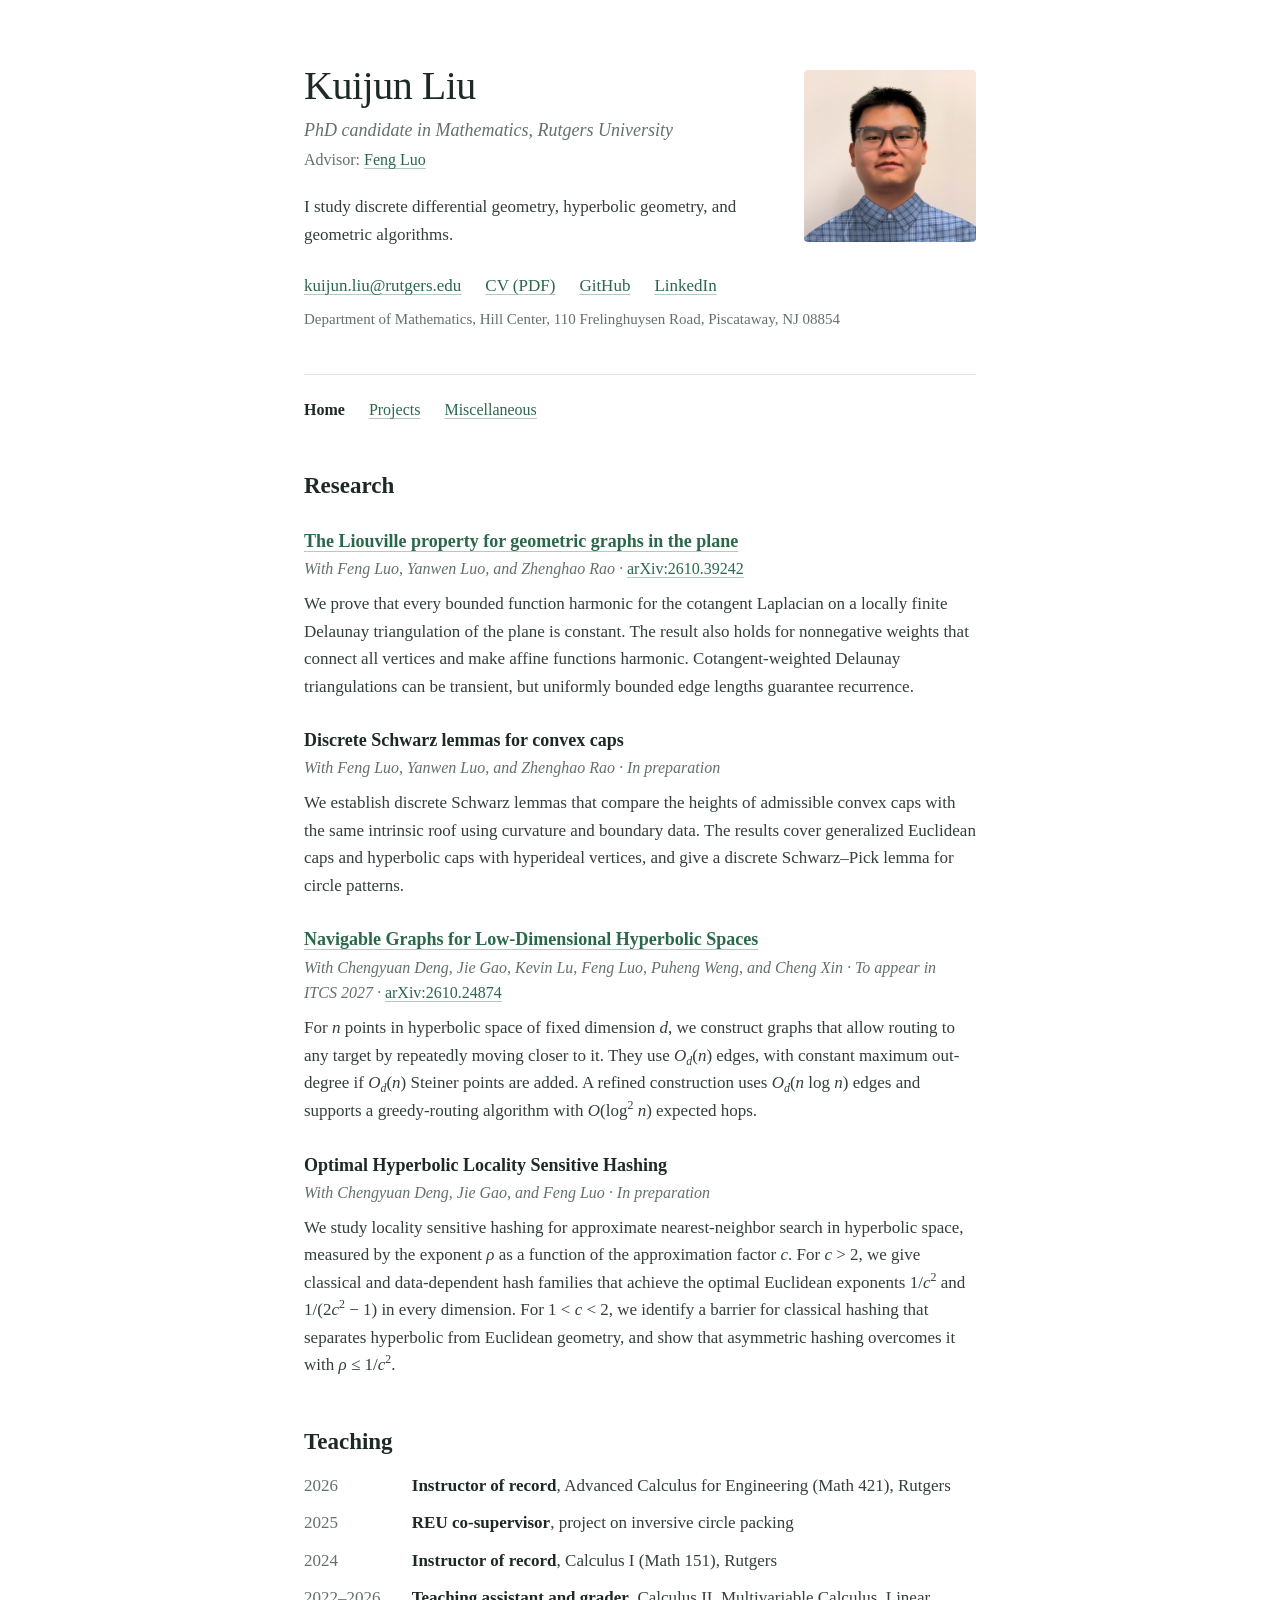
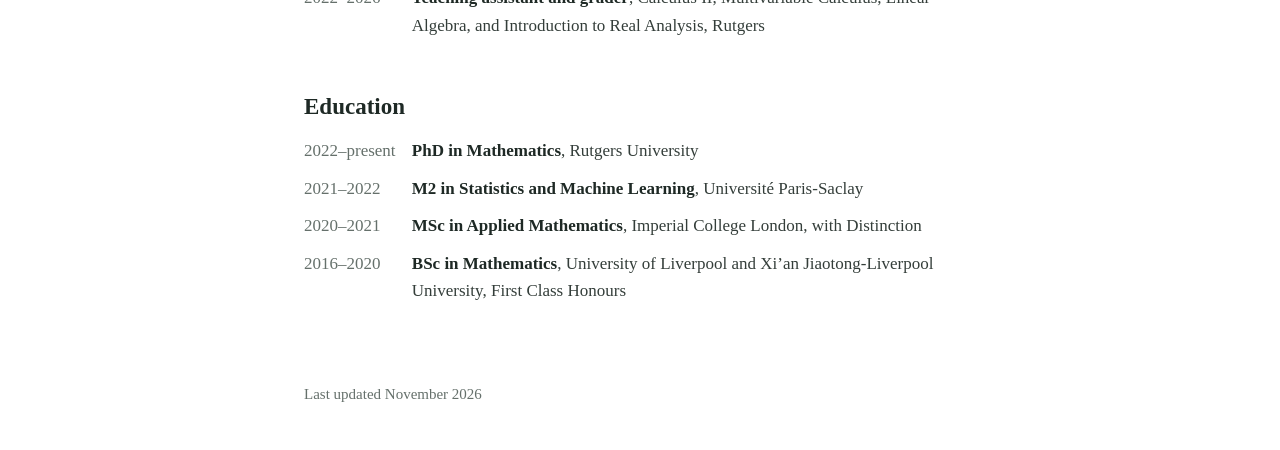
==== commit d08249af: "Add hyperbolic locality sensitive hashing paper (in preparation) Co-Authored-By: Claude Fable 5.2 <n" ====
--- a/index.html
+++ b/index.html
@@ -64,6 +64,11 @@
         <p class="meta">With Chengyuan Deng, Jie Gao, Kevin Lu, Feng Luo, Puheng Weng, and Cheng Xin · To appear in <span class="nowrap">ITCS 2027</span> · <a href="https://arxiv.org/abs/2610.24874">arXiv:2610.24874</a></p>
         <p class="summary">For <i>n</i> points in hyperbolic space of fixed dimension <i>d</i>, we construct graphs that allow routing to any target by repeatedly moving closer to it. They use <span class="math"><i>O<sub>d</sub></i>(<i>n</i>)</span> edges, with constant maximum out-degree if <span class="math"><i>O<sub>d</sub></i>(<i>n</i>)</span> Steiner points are added. A refined construction uses <span class="math"><i>O<sub>d</sub></i>(<i>n</i> log <i>n</i>)</span> edges and supports a greedy-routing algorithm with <span class="math"><i>O</i>(log<sup>2</sup> <i>n</i>)</span> expected hops.</p>
       </article>
+      <article class="entry">
+        <h3>Optimal Hyperbolic Locality Sensitive Hashing</h3>
+        <p class="meta">With Chengyuan Deng, Jie Gao, and Feng Luo · In preparation</p>
+        <p class="summary">We study locality sensitive hashing for approximate nearest-neighbor search in hyperbolic space, measured by the exponent <span class="math"><i>ρ</i></span> as a function of the approximation factor <span class="math"><i>c</i></span>. For <span class="math"><i>c</i> &gt; 2</span>, we give classical and data-dependent hash families that achieve the optimal Euclidean exponents <span class="math">1/<i>c</i><sup>2</sup></span> and <span class="math">1/(2<i>c</i><sup>2</sup> − 1)</span> in every dimension. For <span class="math">1 &lt; <i>c</i> &lt; 2</span>, we identify a barrier for classical hashing that separates hyperbolic from Euclidean geometry, and show that asymmetric hashing overcomes it with <span class="math"><i>ρ</i> ≤ 1/<i>c</i><sup>2</sup></span>.</p>
+      </article>
     </section>
 
     <section id="teaching" aria-labelledby="teaching-heading">
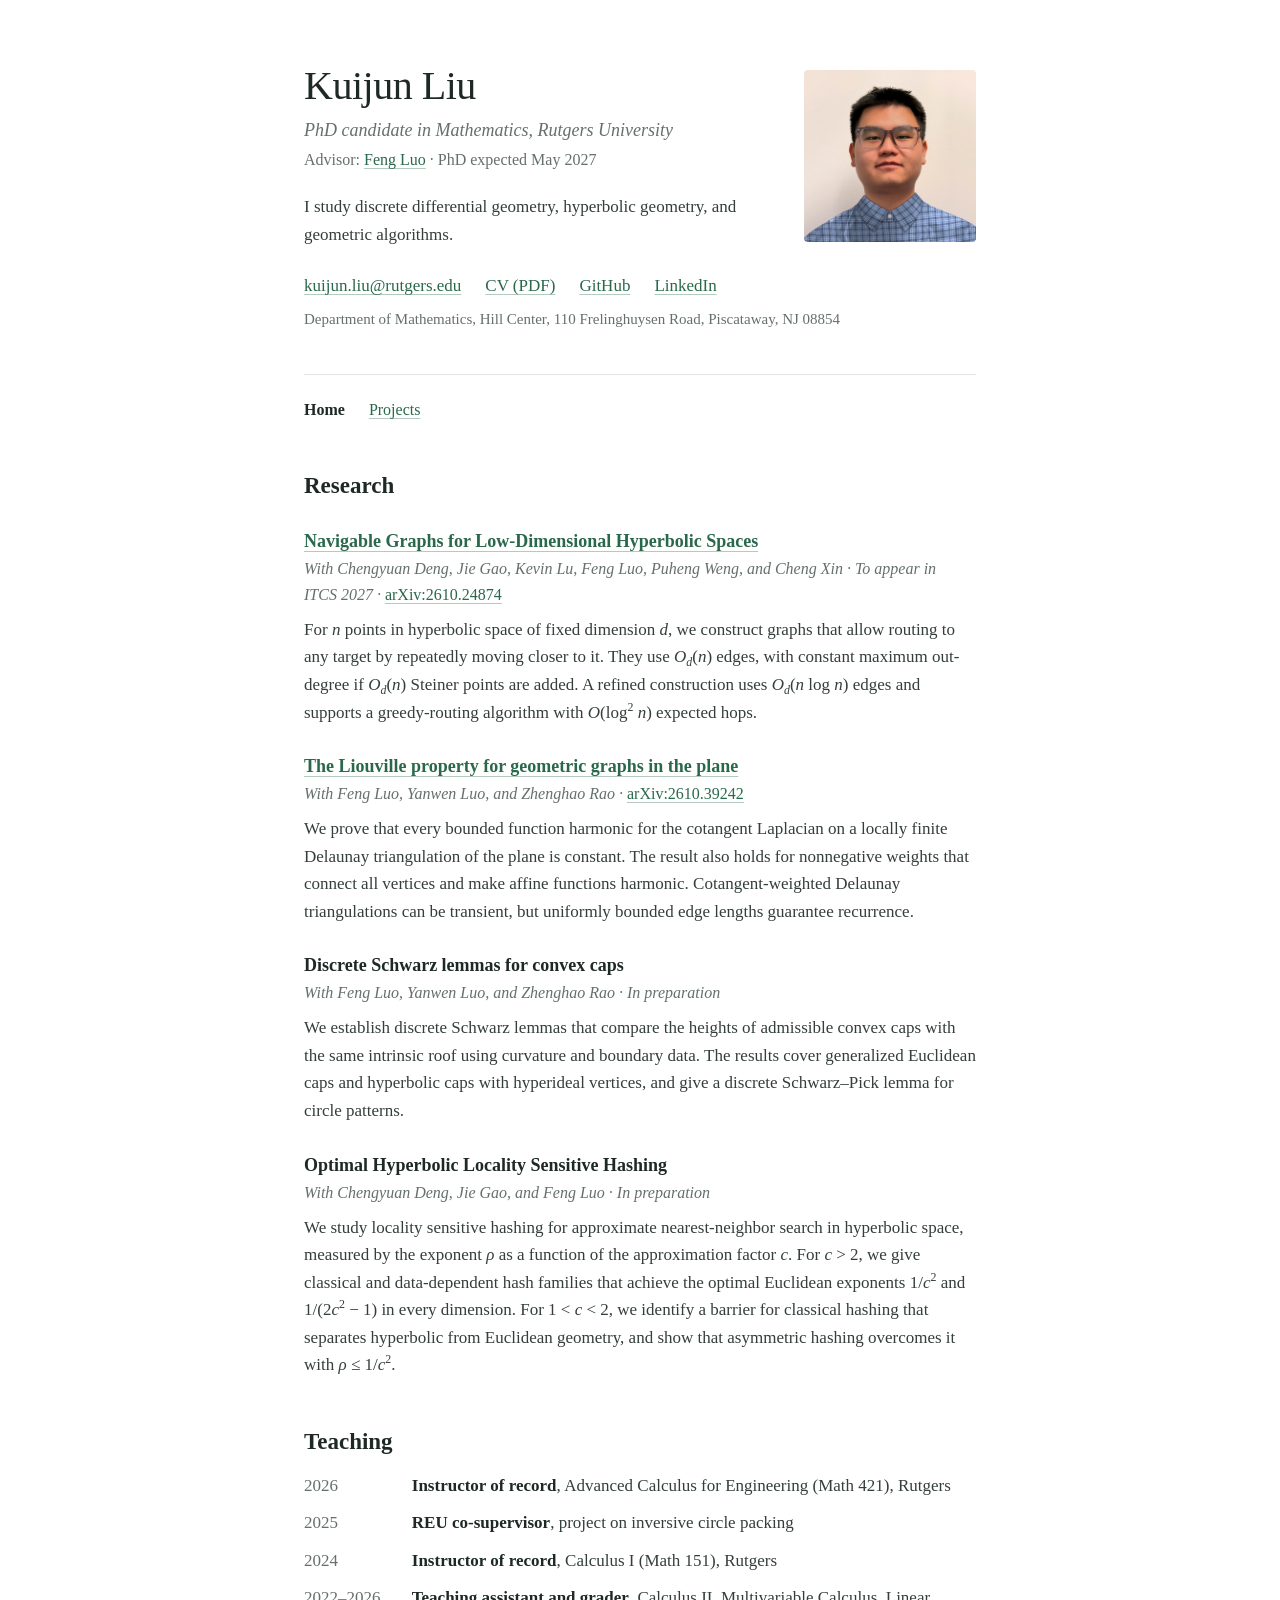
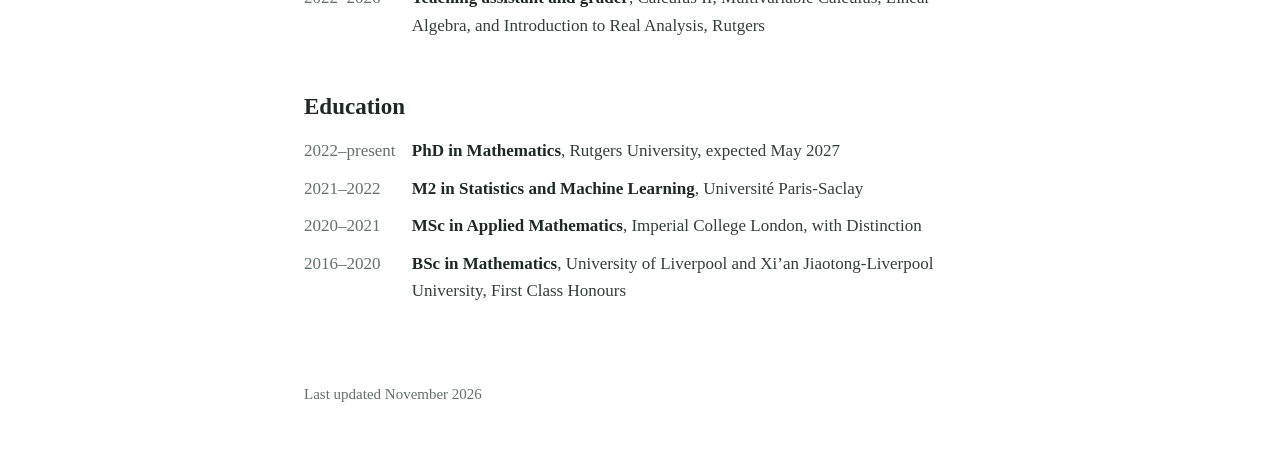
==== commit c32d0962: "Reorder research, add expected graduation, and add a social preview image - List the accepted ITCS p" ====
--- a/index.html
+++ b/index.html
@@ -12,8 +12,12 @@
   <meta property="og:title" content="Kuijun Liu | Mathematics, Rutgers University">
   <meta property="og:description" content="PhD candidate in mathematics at Rutgers University: discrete differential geometry, hyperbolic geometry, and geometric algorithms.">
   <meta property="og:url" content="https://kuijunliu.github.io/">
+  <meta property="og:image" content="https://kuijunliu.github.io/kuijun-liu.jpg">
+  <meta property="og:image:width" content="400">
+  <meta property="og:image:height" content="400">
+  <meta property="og:image:alt" content="Kuijun Liu">
   <meta name="twitter:card" content="summary">
-  <script type="application/ld+json">{"@context":"https://schema.org","@type":"Person","name":"Kuijun Liu","url":"https://kuijunliu.github.io/","jobTitle":"PhD candidate in Mathematics","affiliation":{"@type":"CollegeOrUniversity","name":"Rutgers University"},"alumniOf":[{"@type":"CollegeOrUniversity","name":"Université Paris-Saclay"},{"@type":"CollegeOrUniversity","name":"Imperial College London"},{"@type":"CollegeOrUniversity","name":"University of Liverpool"},{"@type":"CollegeOrUniversity","name":"Xi’an Jiaotong-Liverpool University"}],"knowsAbout":["Discrete differential geometry","Hyperbolic geometry","Geometric algorithms","Nearest-neighbor search","Variational methods","Statistical learning"],"email":"mailto:kuijun.liu@rutgers.edu","sameAs":["https://github.com/KuijunLiu","https://www.linkedin.com/in/kuijun-liu-79505b190/"]}</script>
+  <script type="application/ld+json">{"@context":"https://schema.org","@type":"Person","name":"Kuijun Liu","url":"https://kuijunliu.github.io/","image":"https://kuijunliu.github.io/kuijun-liu.jpg","jobTitle":"PhD candidate in Mathematics","affiliation":{"@type":"CollegeOrUniversity","name":"Rutgers University"},"alumniOf":[{"@type":"CollegeOrUniversity","name":"Université Paris-Saclay"},{"@type":"CollegeOrUniversity","name":"Imperial College London"},{"@type":"CollegeOrUniversity","name":"University of Liverpool"},{"@type":"CollegeOrUniversity","name":"Xi’an Jiaotong-Liverpool University"}],"knowsAbout":["Discrete differential geometry","Hyperbolic geometry","Geometric algorithms","Nearest-neighbor search","Variational methods","Statistical learning"],"email":"mailto:kuijun.liu@rutgers.edu","sameAs":["https://github.com/KuijunLiu","https://www.linkedin.com/in/kuijun-liu-79505b190/"]}</script>
   <link rel="stylesheet" href="styles.css">
 </head>
 <body>
@@ -23,7 +27,7 @@
       <div>
         <h1>Kuijun Liu</h1>
         <p class="role">PhD candidate in Mathematics, Rutgers University</p>
-        <p class="advisor">Advisor: <a href="https://sites.math.rutgers.edu/~fluo/">Feng Luo</a></p>
+        <p class="advisor">Advisor: <a href="https://sites.math.rutgers.edu/~fluo/">Feng Luo</a> · PhD expected May 2027</p>
         <p class="bio">I study discrete differential geometry, hyperbolic geometry, and geometric algorithms.</p>
       </div>
       <img class="photo" src="[data-uri]" width="360" height="360" alt="Kuijun Liu" decoding="async">
@@ -42,13 +46,17 @@
       <ul>
         <li><a href="index.html" aria-current="page">Home</a></li>
         <li><a href="projects.html">Projects</a></li>
-        <li><a href="miscellaneous.html">Miscellaneous</a></li>
       </ul>
     </nav>
 
     <main id="main">
     <section id="research" aria-labelledby="research-heading">
       <h2 id="research-heading">Research</h2>
+      <article class="entry">
+        <h3><a href="https://arxiv.org/abs/2610.24874">Navigable Graphs for Low-Dimensional Hyperbolic Spaces</a></h3>
+        <p class="meta">With Chengyuan Deng, Jie Gao, Kevin Lu, Feng Luo, Puheng Weng, and Cheng Xin · To appear in <span class="nowrap">ITCS 2027</span> · <a href="https://arxiv.org/abs/2610.24874">arXiv:2610.24874</a></p>
+        <p class="summary">For <i>n</i> points in hyperbolic space of fixed dimension <i>d</i>, we construct graphs that allow routing to any target by repeatedly moving closer to it. They use <span class="math"><i>O<sub>d</sub></i>(<i>n</i>)</span> edges, with constant maximum out-degree if <span class="math"><i>O<sub>d</sub></i>(<i>n</i>)</span> Steiner points are added. A refined construction uses <span class="math"><i>O<sub>d</sub></i>(<i>n</i> log <i>n</i>)</span> edges and supports a greedy-routing algorithm with <span class="math"><i>O</i>(log<sup>2</sup> <i>n</i>)</span> expected hops.</p>
+      </article>
       <article class="entry">
         <h3><a href="https://arxiv.org/abs/2610.39242">The Liouville property for geometric graphs in the plane</a></h3>
         <p class="meta">With Feng Luo, Yanwen Luo, and Zhenghao Rao · <a href="https://arxiv.org/abs/2610.39242">arXiv:2610.39242</a></p>
@@ -58,11 +66,6 @@
         <h3>Discrete Schwarz lemmas for convex caps</h3>
         <p class="meta">With Feng Luo, Yanwen Luo, and Zhenghao Rao · In preparation</p>
         <p class="summary">We establish discrete Schwarz lemmas that compare the heights of admissible convex caps with the same intrinsic roof using curvature and boundary data. The results cover generalized Euclidean caps and hyperbolic caps with hyperideal vertices, and give a discrete Schwarz–Pick lemma for circle patterns.</p>
-      </article>
-      <article class="entry">
-        <h3><a href="https://arxiv.org/abs/2610.24874">Navigable Graphs for Low-Dimensional Hyperbolic Spaces</a></h3>
-        <p class="meta">With Chengyuan Deng, Jie Gao, Kevin Lu, Feng Luo, Puheng Weng, and Cheng Xin · To appear in <span class="nowrap">ITCS 2027</span> · <a href="https://arxiv.org/abs/2610.24874">arXiv:2610.24874</a></p>
-        <p class="summary">For <i>n</i> points in hyperbolic space of fixed dimension <i>d</i>, we construct graphs that allow routing to any target by repeatedly moving closer to it. They use <span class="math"><i>O<sub>d</sub></i>(<i>n</i>)</span> edges, with constant maximum out-degree if <span class="math"><i>O<sub>d</sub></i>(<i>n</i>)</span> Steiner points are added. A refined construction uses <span class="math"><i>O<sub>d</sub></i>(<i>n</i> log <i>n</i>)</span> edges and supports a greedy-routing algorithm with <span class="math"><i>O</i>(log<sup>2</sup> <i>n</i>)</span> expected hops.</p>
       </article>
       <article class="entry">
         <h3>Optimal Hyperbolic Locality Sensitive Hashing</h3>
@@ -84,7 +87,7 @@
     <section id="education" aria-labelledby="education-heading">
       <h2 id="education-heading">Education</h2>
       <ul class="dated">
-        <li><span class="date">2022–present</span><span><strong>PhD in Mathematics</strong>, Rutgers University</span></li>
+        <li><span class="date">2022–present</span><span><strong>PhD in Mathematics</strong>, Rutgers University, expected May 2027</span></li>
         <li><span class="date">2021–2022</span><span><strong>M2 in Statistics and Machine Learning</strong>, Université Paris-Saclay</span></li>
         <li><span class="date">2020–2021</span><span><strong>MSc in Applied Mathematics</strong>, Imperial College London, with Distinction</span></li>
         <li><span class="date">2016–2020</span><span><strong>BSc in Mathematics</strong>, University of Liverpool and Xi’an Jiaotong-Liverpool University, First Class Honours</span></li>
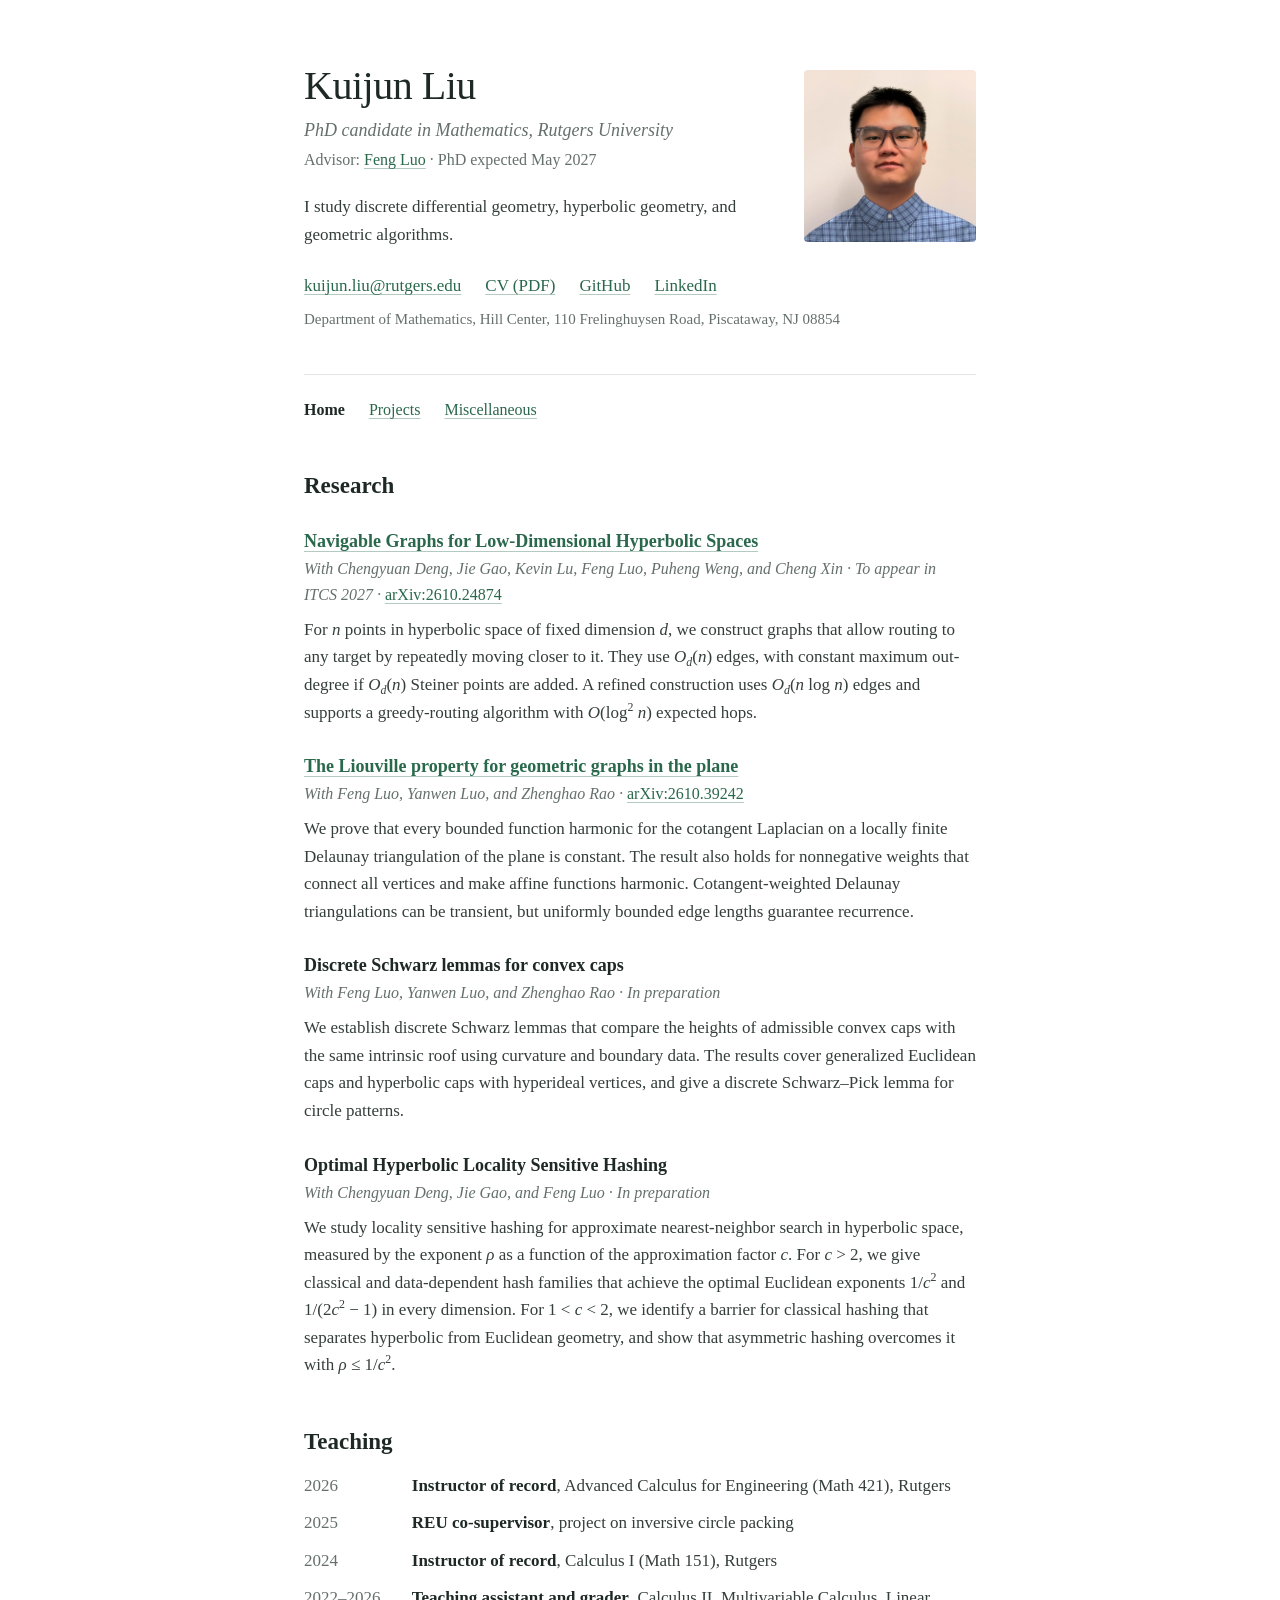
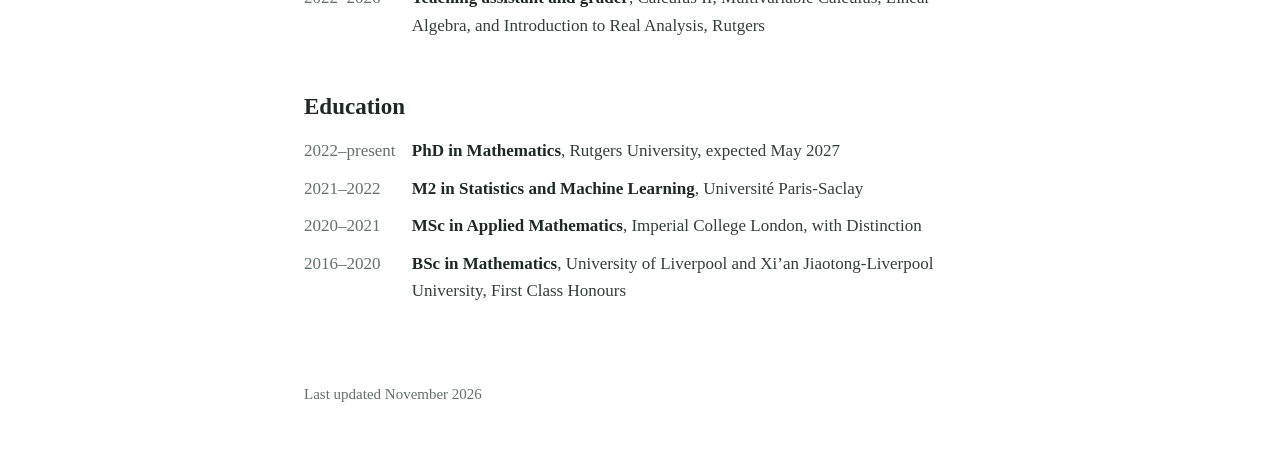
==== commit 62b2a754: "Restore Miscellaneous link in the navigation Co-Authored-By: Claude Fable 5.2 <noreply@anthropic.com" ====
--- a/index.html
+++ b/index.html
@@ -46,6 +46,7 @@
       <ul>
         <li><a href="index.html" aria-current="page">Home</a></li>
         <li><a href="projects.html">Projects</a></li>
+        <li><a href="miscellaneous.html">Miscellaneous</a></li>
       </ul>
     </nav>
 
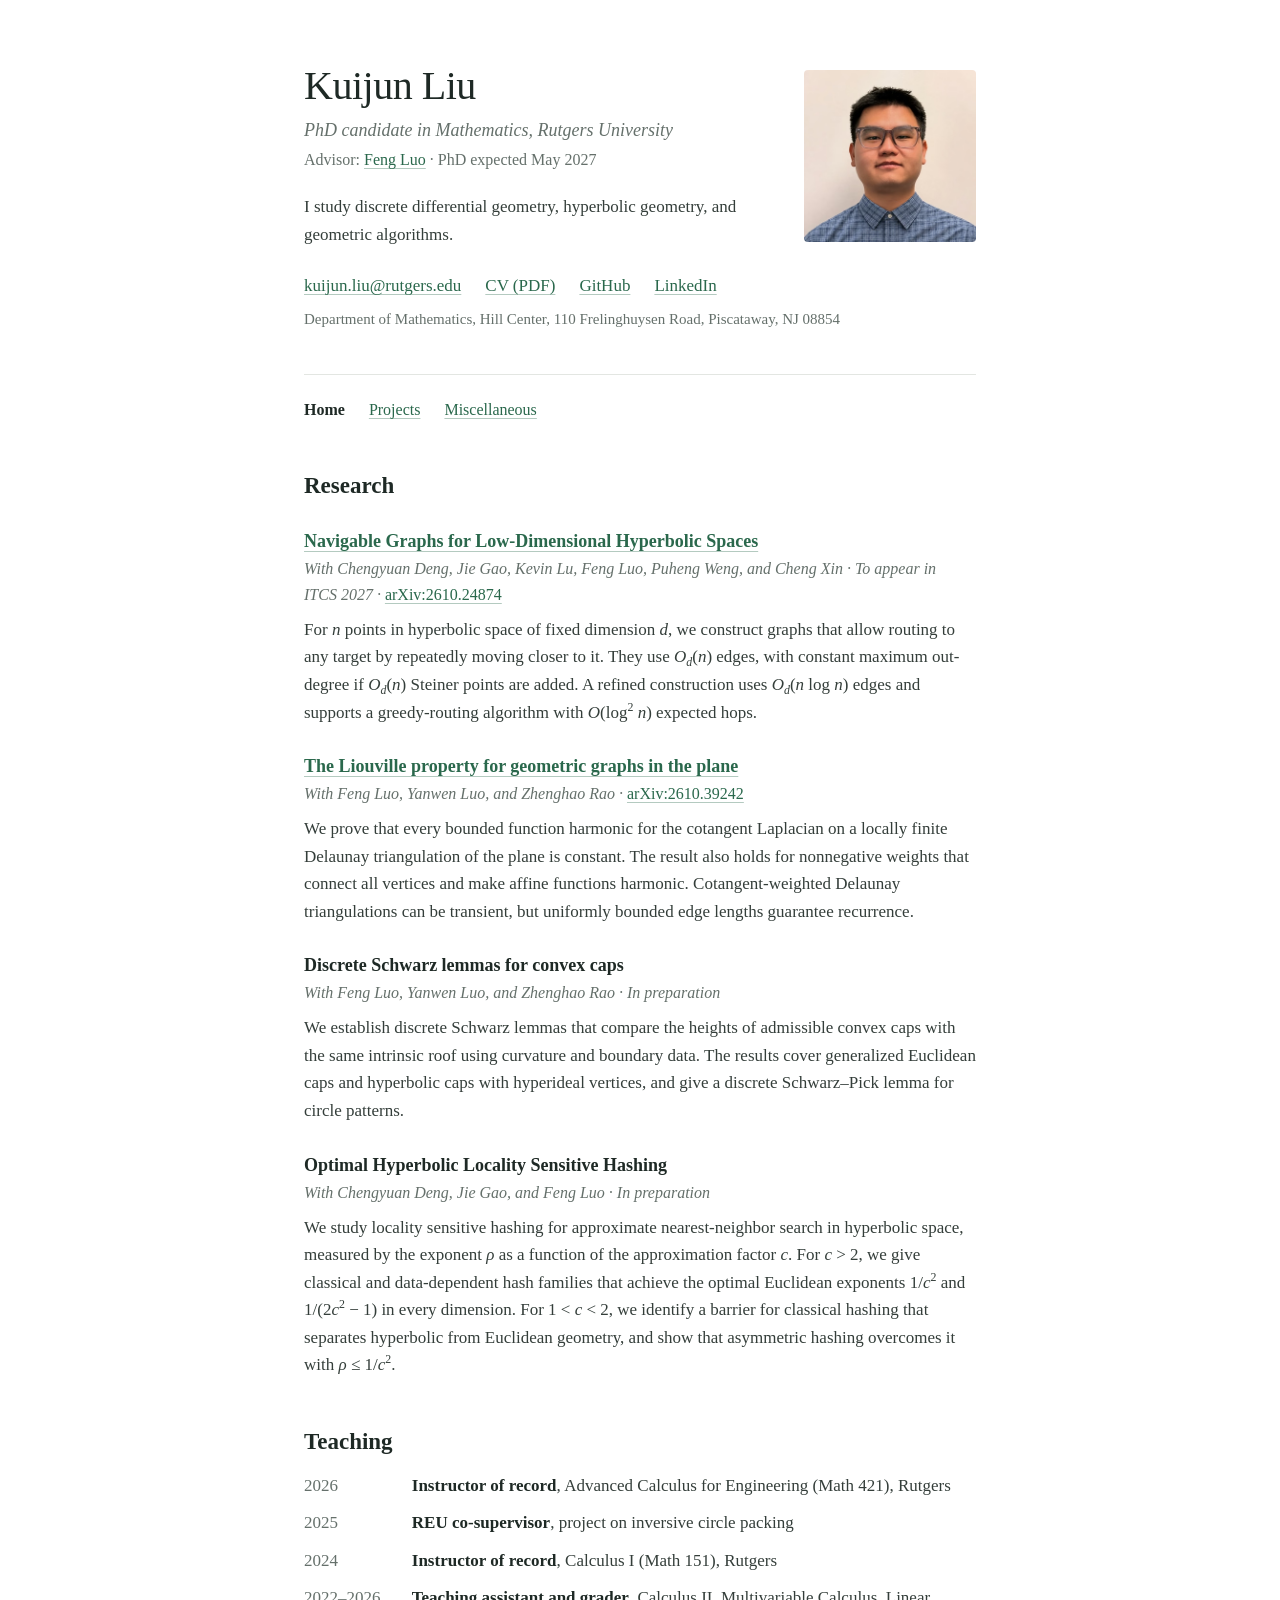
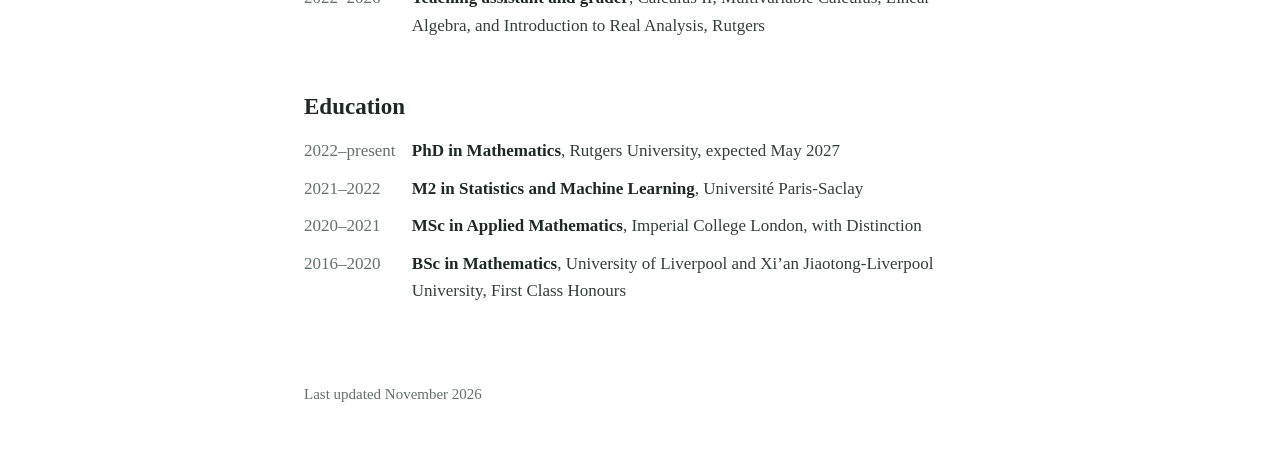
==== commit cd785124: "Replace profile photo Use the new headshot for the home page photo and the social preview image.  Co" ====
--- a/index.html
+++ b/index.html
@@ -30,7 +30,7 @@
         <p class="advisor">Advisor: <a href="https://sites.math.rutgers.edu/~fluo/">Feng Luo</a> · PhD expected May 2027</p>
         <p class="bio">I study discrete differential geometry, hyperbolic geometry, and geometric algorithms.</p>
       </div>
-      <img class="photo" src="[data-uri]" width="360" height="360" alt="Kuijun Liu" decoding="async">
+      <img class="photo" src="[data-uri]" width="360" height="360" alt="Kuijun Liu" decoding="async">
       <div class="contact">
         <ul class="links">
           <li><a href="mailto:kuijun.liu@rutgers.edu">kuijun.liu@rutgers.edu</a></li>
